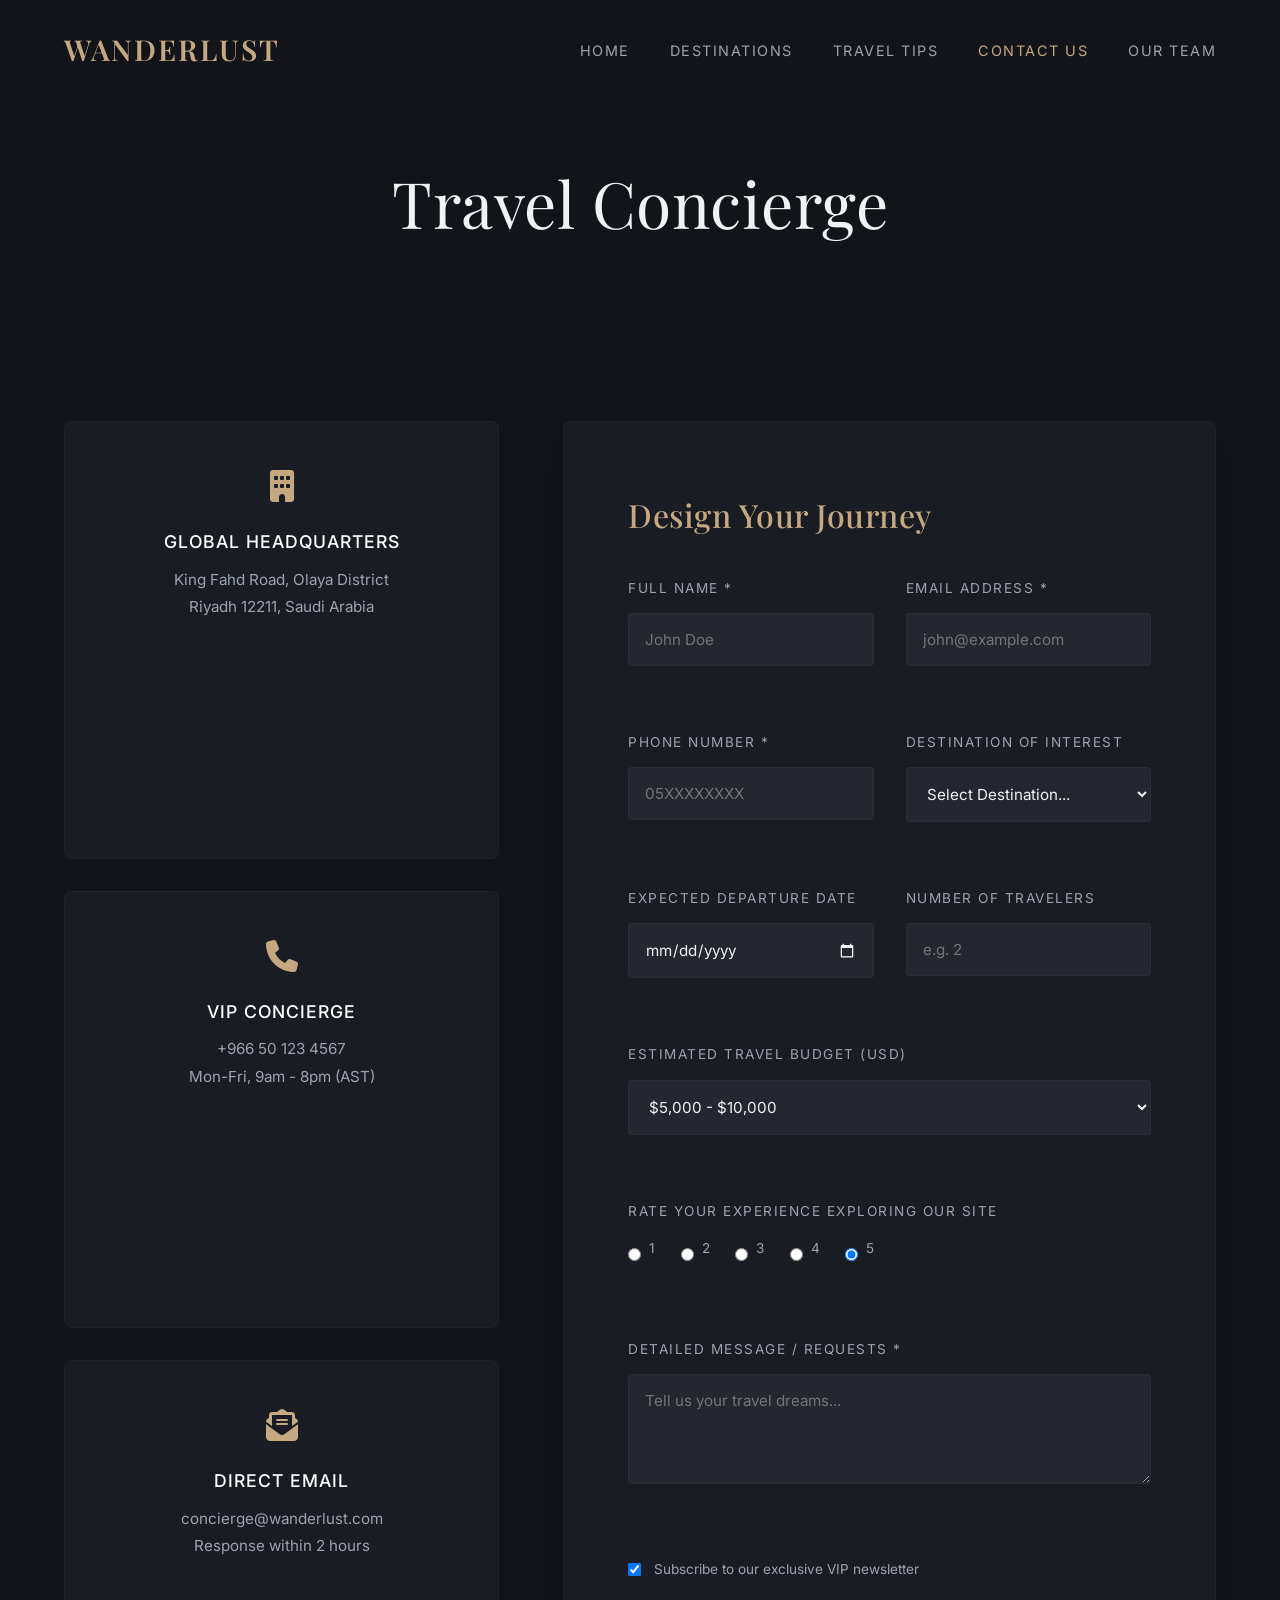
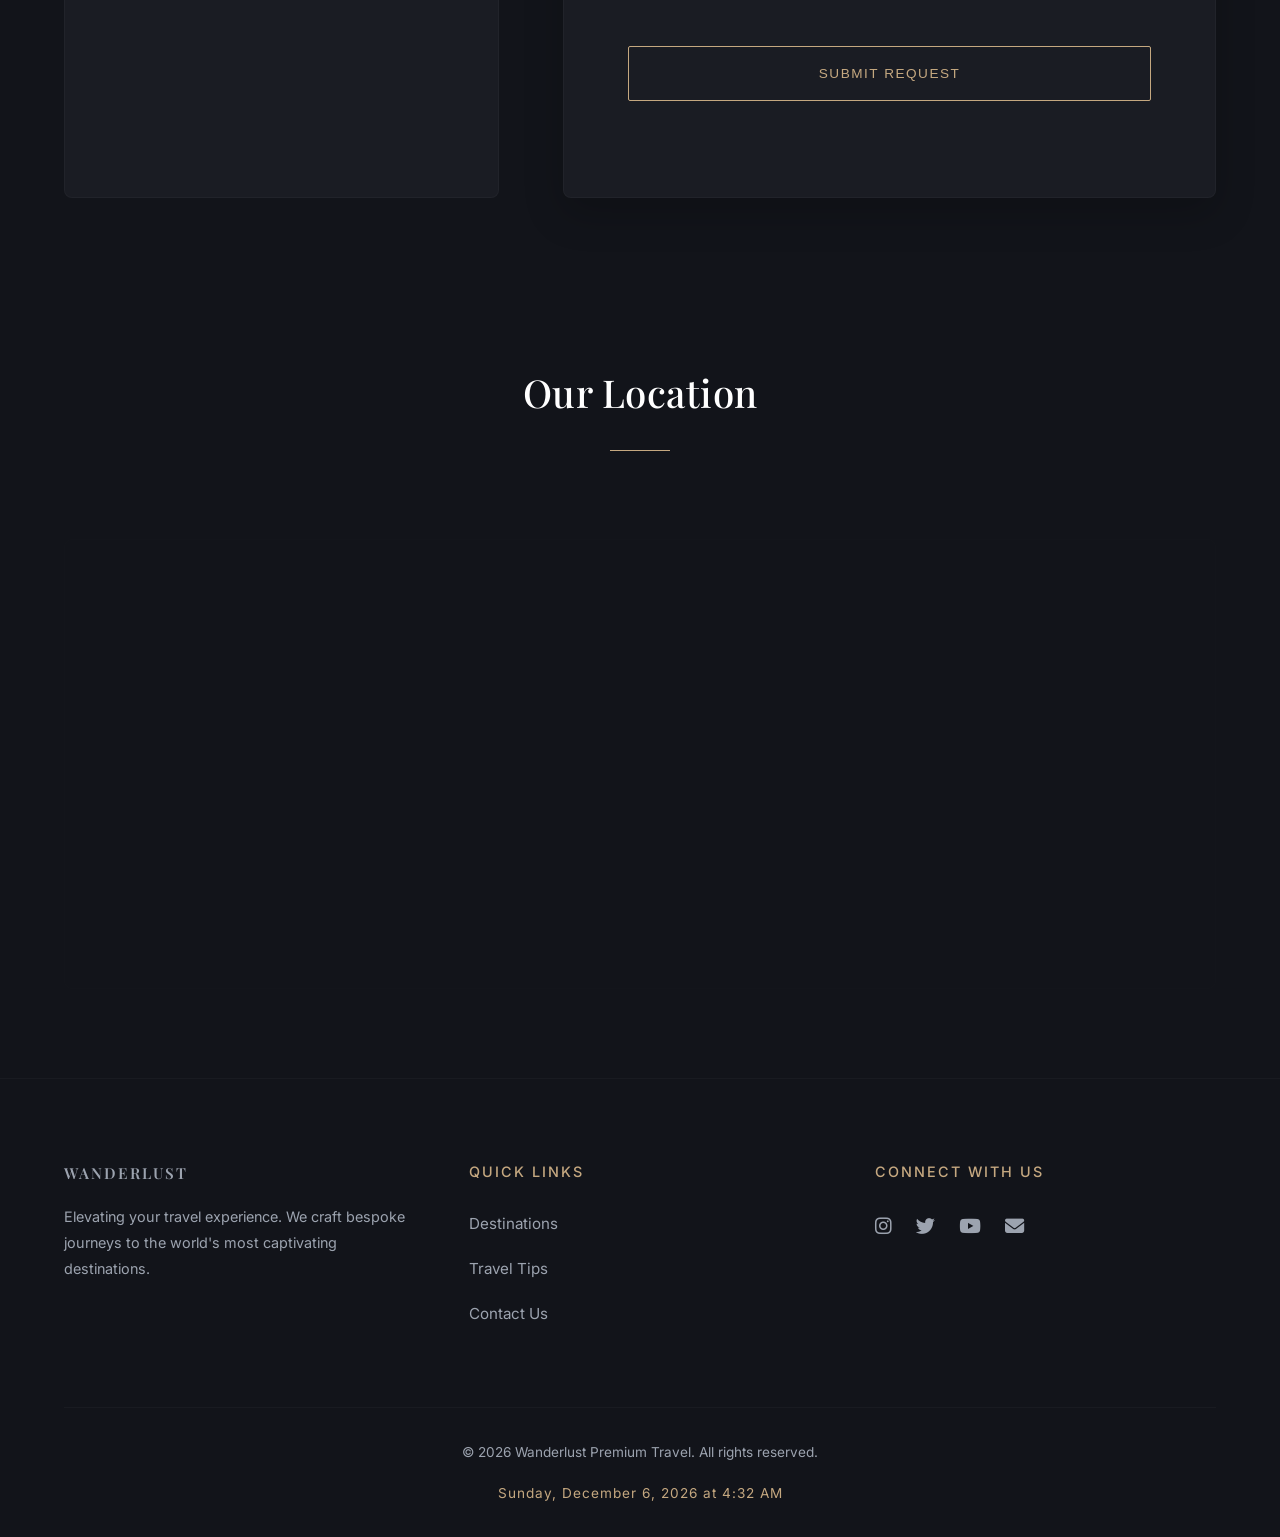
==== contact.html @ ac09ee38 "Initial commit: Premium Travel Guide by Wanderlust" ====
<!DOCTYPE html>
<html lang="en">
<head>
    <meta charset="UTF-8">
    <meta name="viewport" content="width=device-width, initial-scale=1.0">
    <title>Wanderlust | Contact Concierge</title>
    <link rel="stylesheet" href="style.css">
    <link rel="stylesheet" href="https://cdnjs.cloudflare.com/ajax/libs/font-awesome/6.4.0/css/all.min.css">
</head>
<body>
    <header>
        <a href="index.html" class="logo">Wanderlust</a>
        <div class="hamburger"><i class="fa-solid fa-bars"></i></div>
        <nav>
            <ul>
                <li><a href="index.html">Home</a></li>
                <li><a href="destinations.html">Destinations</a></li>
                <li><a href="tips.html">Travel Tips</a></li>
                <li><a href="contact.html" class="active">Contact Us</a></li>
                <li><a href="team.html">Our Team</a></li>
            </ul>
        </nav>
    </header>

    <main>
        <div class="page-header header-contact">
            <h1 class="reveal">Travel Concierge</h1>
        </div>

        <div class="contact-layout">
            <div class="contact-info-cards reveal">
                <div class="info-card">
                    <i class="fa-solid fa-building"></i>
                    <h3>Global Headquarters</h3>
                    <p>King Fahd Road, Olaya District<br>Riyadh 12211, Saudi Arabia</p>
                </div>
                <div class="info-card">
                    <i class="fa-solid fa-phone"></i>
                    <h3>VIP Concierge</h3>
                    <p>+966 50 123 4567<br>Mon-Fri, 9am - 8pm (AST)</p>
                </div>
                <div class="info-card">
                    <i class="fa-solid fa-envelope-open-text"></i>
                    <h3>Direct Email</h3>
                    <p>concierge@wanderlust.com<br>Response within 2 hours</p>
                </div>
            </div>

            <div class="form-container reveal">
                <h2 class="mb-2 text-primary" style="font-size: 2rem; font-family: 'Playfair Display', serif;">Design Your Journey</h2>
                <form id="contact-form" novalidate>
                    <div class="form-grid">
                        <div class="form-group">
                            <label for="name">Full Name *</label>
                            <input type="text" id="name" name="name" placeholder="John Doe" required>
                            <div class="error-msg"></div>
                        </div>

                        <div class="form-group">
                            <label for="email">Email Address *</label>
                            <input type="email" id="email" name="email" placeholder="john@example.com" required>
                            <div class="error-msg"></div>
                        </div>

                        <div class="form-group">
                            <label for="phone">Phone Number *</label>
                            <input type="tel" id="phone" name="phone" placeholder="05XXXXXXXX" required>
                            <div class="error-msg"></div>
                        </div>

                        <div class="form-group">
                            <label for="destination">Destination of Interest</label>
                            <select id="destination" name="destination">
                                <option value="">Select Destination...</option>
                                <option value="neom">Neom, KSA</option>
                                <option value="alula">AlUla, KSA</option>
                                <option value="riyadh">Riyadh, KSA</option>
                                <option value="paris">Paris, France</option>
                                <option value="tokyo">Tokyo, Japan</option>
                                <option value="dubai">Dubai, UAE</option>
                            </select>
                        </div>

                        <div class="form-group">
                            <label for="date">Expected Departure Date</label>
                            <input type="date" id="date" name="date" style="color-scheme: dark;">
                        </div>

                        <div class="form-group">
                            <label for="travelers">Number of Travelers</label>
                            <input type="number" id="travelers" name="travelers" min="1" max="20" placeholder="e.g. 2">
                        </div>

                        <div class="form-group full-width">
                            <label for="budget">Estimated Travel Budget (USD)</label>
                            <select id="budget" name="budget">
                                <option value="luxury">$5,000 - $10,000</option>
                                <option value="ultra">$10,000 - $25,000</option>
                                <option value="royal">$25,000+</option>
                            </select>
                        </div>

                        <div class="form-group full-width">
                            <label>Rate Your Experience Exploring Our Site</label>
                            <div class="radio-group">
                                <div class="radio-item"><input type="radio" id="rate1" name="rating" value="1"><label for="rate1">1</label></div>
                                <div class="radio-item"><input type="radio" id="rate2" name="rating" value="2"><label for="rate2">2</label></div>
                                <div class="radio-item"><input type="radio" id="rate3" name="rating" value="3"><label for="rate3">3</label></div>
                                <div class="radio-item"><input type="radio" id="rate4" name="rating" value="4"><label for="rate4">4</label></div>
                                <div class="radio-item"><input type="radio" id="rate5" name="rating" value="5" checked><label for="rate5">5</label></div>
                            </div>
                        </div>

                        <div class="form-group full-width">
                            <label for="message">Detailed Message / Requests *</label>
                            <textarea id="message" name="message" rows="4" placeholder="Tell us your travel dreams..." required></textarea>
                            <div class="error-msg"></div>
                        </div>

                        <div class="form-group full-width" style="display: flex; align-items: center; gap: 0.8rem;">
                            <input type="checkbox" id="newsletter" name="newsletter" value="yes" checked style="width: auto;">
                            <label for="newsletter" style="margin: 0; text-transform: none; letter-spacing: normal;">Subscribe to our exclusive VIP newsletter</label>
                        </div>

                        <div class="form-group full-width">
                            <button type="submit" class="btn-primary" style="width: 100%; padding: 1.2rem;">Submit Request</button>
                        </div>
                    </div>
                </form>
            </div>
        </div>

        <section class="p-5 max-w-1400">
            <h2 class="section-title reveal">Our Location</h2>
            <iframe src="https://www.google.com/maps/embed?pb=!1m18!1m12!1m3!1d115984.82136052102!2d46.66699252060373!3d24.71355169999999!2m3!1f0!2f0!3f0!3m2!1i1024!2i768!4f13.1!3m3!1m2!1s0x3e2f03890d489399%3A0xba974d1c98e79fd5!2sRiyadh%20Saudi%20Arabia!5e0!3m2!1sen!2sus!4v1715421250011!5m2!1sen!2sus" class="map reveal" allowfullscreen="" loading="lazy"></iframe>
        </section>
    </main>

    <button id="scroll-top" aria-label="Scroll to top"><i class="fa-solid fa-chevron-up"></i></button>

    <footer>
        <div class="footer-grid">
            <div>
                <a href="index.html" class="logo">Wanderlust</a>
                <p class="mt-1 text-secondary" style="font-size: 0.9rem;">Elevating your travel experience. We craft bespoke journeys to the world's most captivating destinations.</p>
            </div>
            <div>
                <h4>Quick Links</h4>
                <ul>
                    <li><a href="destinations.html">Destinations</a></li>
                    <li><a href="tips.html">Travel Tips</a></li>
                    <li><a href="contact.html">Contact Us</a></li>
                </ul>
            </div>
            <div>
                <h4>Connect With Us</h4>
                <div class="social-icons">
                    <a href="#"><i class="fa-brands fa-instagram"></i></a>
                    <a href="#"><i class="fa-brands fa-twitter"></i></a>
                    <a href="#"><i class="fa-brands fa-youtube"></i></a>
                    <a href="#"><i class="fa-solid fa-envelope"></i></a>
                </div>
            </div>
        </div>
        <div class="footer-bottom">
            <p>&copy; 2026 Wanderlust Premium Travel. All rights reserved.</p>
            <p class="live-clock mt-1 text-primary" style="font-size: 0.85rem; letter-spacing: 1px;"></p>
        </div>
    </footer>

    <script src="script.js"></script>
</body>
</html>
---- style.css ----
@import url('https://fonts.googleapis.com/css2?family=Playfair+Display:wght@400;500;600;700&family=Inter:wght@300;400;500;600&display=swap');

/* ==========================================================================
   1. VARIABLES & THEMING
   ========================================================================== */
:root {
    --primary: #C5A880; /* Calm Champagne/Sand */
    --primary-hover: #D9C2A3;
    --bg-main: #12141A; /* Very deep charcoal/midnight */
    --bg-surface: #1A1C23; /* Soft elevated surface */
    --bg-surface-light: #242730;
    --text-primary: #F0F2F5; /* Softer white, less eye strain */
    --text-secondary: #9CA3AF;
    --white: #FFFFFF;
    
    /* Subtle Glassmorphism */
    --glass-bg: rgba(255, 255, 255, 0.02);
    --glass-border: rgba(255, 255, 255, 0.03);
    --glass-shadow: 0 4px 30px rgba(0, 0, 0, 0.1);
    
    --transition: all 0.6s cubic-bezier(0.16, 1, 0.3, 1);
}

/* ==========================================================================
   2. RESET & BASE STYLES
   ========================================================================== */
* {
    margin: 0;
    padding: 0;
    box-sizing: border-box;
}

html {
    scroll-behavior: smooth;
}

body {
    font-family: 'Inter', sans-serif;
    color: var(--text-primary);
    background-color: var(--bg-main);
    line-height: 1.8;
    overflow-x: hidden;
    font-size: 16px;
}

main {
    padding: 0;
}

h1, h2, h3, h4, h5, h6 {
    font-family: 'Playfair Display', serif;
    color: var(--text-primary);
    font-weight: 500;
    letter-spacing: 0.5px;
}

::selection {
    background: rgba(197, 168, 128, 0.3);
    color: var(--white);
}

/* ==========================================================================
   3. TYPOGRAPHY & UTILITIES
   ========================================================================== */
.section-title {
    font-size: clamp(2rem, 3vw, 2.8rem);
    text-align: center;
    margin-bottom: 3.5rem;
    position: relative;
    padding-bottom: 1.5rem;
    color: var(--white);
    font-weight: 500;
}

.section-title::after {
    content: '';
    position: absolute;
    bottom: 0; left: 50%;
    transform: translateX(-50%);
    width: 60px; height: 1px;
    background: var(--primary);
}

.text-primary { color: var(--primary); }
.text-secondary { color: var(--text-secondary); }
.text-center { text-align: center; }
.mt-1 { margin-top: 1rem; }
.mt-2 { margin-top: 2rem; }
.mt-3 { margin-top: 3rem; }
.mt-5 { margin-top: 5rem; }
.mb-1 { margin-bottom: 1rem; }
.mb-2 { margin-bottom: 2rem; }
.p-5 { padding: 5rem 5%; }
.max-w-800 { max-width: 800px; margin-left: auto; margin-right: auto; }
.max-w-1400 { max-width: 1400px; margin-left: auto; margin-right: auto; }

/* ==========================================================================
   4. COMPONENTS
   ========================================================================== */

/* Glass Panels */
.glass-panel {
    background: var(--glass-bg);
    backdrop-filter: blur(10px);
    -webkit-backdrop-filter: blur(10px);
    border: 1px solid var(--glass-border);
    border-radius: 12px;
    padding: 2.5rem;
}

/* Buttons */
.btn-primary {
    display: inline-flex;
    align-items: center;
    justify-content: center;
    padding: 0.9rem 2.2rem;
    background: transparent;
    color: var(--primary);
    text-decoration: none;
    font-weight: 400;
    letter-spacing: 1.5px;
    text-transform: uppercase;
    border: 1px solid var(--primary);
    border-radius: 2px;
    transition: all 0.4s ease;
    font-size: 0.85rem;
    cursor: pointer;
}

.btn-primary:hover {
    background: var(--primary);
    color: var(--bg-main);
}

.btn-outline-white {
    background: transparent;
    border: 1px solid var(--white);
    color: var(--white);
}

.btn-outline-white:hover {
    background: var(--white);
    color: var(--bg-main);
}

/* Scroll Animations */
.reveal {
    opacity: 0;
    transform: translateY(30px);
    transition: all 1.2s cubic-bezier(0.16, 1, 0.3, 1);
}

.reveal.active {
    opacity: 1;
    transform: translateY(0);
}

/* ==========================================================================
   5. NAVIGATION (HEADER)
   ========================================================================== */
header {
    position: fixed;
    top: 0; left: 0; width: 100%;
    padding: 1.5rem 5%;
    display: flex;
    justify-content: space-between;
    align-items: center;
    z-index: 1000;
    transition: background 0.4s ease, padding 0.4s ease;
    background: transparent;
}

header.scrolled {
    background: rgba(18, 20, 26, 0.95);
    backdrop-filter: blur(10px);
    border-bottom: 1px solid var(--glass-border);
    padding: 1rem 5%;
}

.logo {
    font-family: 'Playfair Display', serif;
    font-size: clamp(1.4rem, 2.5vw, 1.8rem);
    font-weight: 600;
    color: var(--primary);
    text-decoration: none;
    letter-spacing: 2px;
    text-transform: uppercase;
}

nav ul {
    list-style: none;
    display: flex;
    gap: 2.5rem;
}

nav a {
    color: var(--text-secondary);
    text-decoration: none;
    font-weight: 400;
    font-size: 0.9rem;
    text-transform: uppercase;
    letter-spacing: 1.5px;
    transition: color 0.4s ease;
}

nav a:hover, nav a.active {
    color: var(--primary);
}

.hamburger {
    display: none;
    font-size: 1.5rem;
    color: var(--text-primary);
    z-index: 1001;
    cursor: pointer;
}

/* ==========================================================================
   6. PAGE HEADERS
   ========================================================================== */
.page-header {
    height: 45vh;
    display: flex;
    flex-direction: column;
    align-items: center;
    justify-content: center;
    text-align: center;
    margin-bottom: 4rem;
}

.page-header h1 {
    font-size: clamp(2rem, 5vw, 4rem);
    font-weight: 400;
}

/* Specific Header Backgrounds */
.header-destinations {
    background: linear-gradient(rgba(18,20,26,0.7), rgba(18,20,26,0.95)), url('https://picsum.photos/1920/1080?dark,minimal') center/cover fixed;
}
.header-alula {
    background: linear-gradient(rgba(18,20,26,0.6), rgba(18,20,26,0.9)), url('https://picsum.photos/1920/1080?desert,landscape') center/cover;
    height: 60vh;
}
.header-tips {
    background: linear-gradient(rgba(18,20,26,0.7), rgba(18,20,26,0.9)), url('https://picsum.photos/1920/1080?plane,clouds') center/cover;
}
.header-contact {
    background: linear-gradient(rgba(18,20,26,0.8), rgba(18,20,26,0.95)), url('https://picsum.photos/1920/1080?office,modern') center/cover;
}
.header-team {
    background: linear-gradient(rgba(18,20,26,0.8), rgba(18,20,26,0.9)), url('https://picsum.photos/1920/1080?architecture,minimal') center/cover;
    height: 50vh;
}

/* Hero Section (Index) */
#hero-section {
    height: 100vh;
    background: linear-gradient(rgba(18,20,26,0.6), rgba(18,20,26,0.9)), url('https://picsum.photos/1920/1080?nature,landscape') center/cover no-repeat fixed;
    display: flex;
    flex-direction: column;
    justify-content: center;
    align-items: center;
    text-align: center;
    padding: 0 5%;
    position: relative;
}

.hero-content {
    max-width: 900px;
    z-index: 10;
}

.hero-content h1 {
    font-size: clamp(2.5rem, 6vw, 4.5rem);
    line-height: 1.2;
    margin-bottom: 1.5rem;
    font-weight: 400;
}

.typewriter-container {
    font-size: clamp(1rem, 2vw, 1.2rem);
    color: var(--text-secondary);
    margin-bottom: 3rem;
    font-weight: 300;
    letter-spacing: 2px;
    text-transform: uppercase;
}

.cursor {
    display: inline-block;
    width: 1px; height: 1em;
    background-color: var(--primary);
    animation: blink 1s infinite;
    vertical-align: middle;
}
@keyframes blink { 0%, 100% { opacity: 1; } 50% { opacity: 0; } }

/* ==========================================================================
   7. CARDS & GRIDS
   ========================================================================== */
.card-grid {
    display: grid;
    grid-template-columns: repeat(auto-fit, minmax(320px, 1fr));
    gap: 2.5rem;
    padding: 0 5% 5rem;
    max-width: 1400px;
    margin: 0 auto;
}

.card {
    background: var(--bg-surface);
    border: 1px solid var(--glass-border);
    border-radius: 8px;
    overflow: hidden;
    position: relative;
    transition: transform 0.5s ease, box-shadow 0.5s ease;
}

.card:hover {
    transform: translateY(-8px);
    box-shadow: 0 20px 40px rgba(0,0,0,0.3);
}

.card-img-wrapper {
    height: 280px;
    overflow: hidden;
}

.card-img-wrapper img {
    width: 100%;
    height: 100%;
    object-fit: cover;
    transition: transform 1.5s ease;
}

.card:hover .card-img-wrapper img {
    transform: scale(1.05);
}

.card-content {
    padding: 2.5rem;
}

.card h3 {
    font-size: 1.5rem;
    margin-bottom: 1rem;
    color: var(--text-primary);
}

.card p {
    color: var(--text-secondary);
    font-size: 0.95rem;
    margin-bottom: 2rem;
}

.rating-stars {
    color: var(--primary);
    margin-bottom: 0.5rem;
    font-size: 0.8rem;
}

/* ==========================================================================
   8. SPECIFIC PAGE SECTIONS
   ========================================================================== */

/* --- Stats Section --- */
#stats-section {
    position: relative;
    padding: 6rem 5%;
    display: grid;
    grid-template-columns: repeat(auto-fit, minmax(200px, 1fr));
    text-align: center;
    gap: 3rem;
    background: var(--bg-surface);
    border-top: 1px solid var(--glass-border);
    border-bottom: 1px solid var(--glass-border);
}

.stat-icon {
    font-size: 2rem;
    color: var(--text-secondary);
    margin-bottom: 1rem;
}

.stat-box h3 {
    font-size: clamp(2.5rem, 5vw, 3.5rem);
    color: var(--primary);
    font-family: 'Playfair Display', serif;
    font-weight: 400;
    margin-bottom: 0.5rem;
}

.stat-box p {
    color: var(--text-secondary);
    text-transform: uppercase;
    letter-spacing: 2px;
    font-size: 0.85rem;
}

/* --- Destination Detail --- */
.detail-grid {
    display: grid;
    grid-template-columns: 1fr 1fr;
    gap: 4rem;
    margin-top: -5rem;
    position: relative;
    z-index: 10;
    max-width: 1400px;
    margin-left: auto;
    margin-right: auto;
}

.detail-dl {
    display: grid;
    grid-template-columns: 1fr 2fr;
    gap: 1.5rem;
    border-top: 1px solid var(--glass-border);
    padding-top: 2rem;
    margin-top: 2rem;
}

.detail-dl dt { font-weight: 500; color: var(--primary); font-family: 'Playfair Display', serif; font-size: 1.1rem; }
.detail-dl dd { color: var(--text-secondary); }
.detail-dl i { margin-right: 8px; width: 20px; text-align: center; }

.gallery-grid {
    display: grid;
    grid-template-columns: repeat(2, 1fr);
    gap: 1.5rem;
    margin-top: 2rem;
}

.gallery-grid img {
    width: 100%; height: 200px; object-fit: cover; border-radius: 4px;
    transition: transform 0.6s cubic-bezier(0.16, 1, 0.3, 1);
    cursor: pointer;
}

.gallery-grid img:hover {
    transform: scale(1.03); box-shadow: 0 10px 30px rgba(0,0,0,0.3);
}

.video-frame {
    width: 100%; height: 450px; border: none; border-radius: 8px; box-shadow: 0 15px 40px rgba(0,0,0,0.2); margin-top: 3rem;
}

.packages-grid {
    display: grid; grid-template-columns: repeat(auto-fit, minmax(300px, 1fr)); gap: 2.5rem; margin-top: 3rem; max-width: 1400px; margin-left: auto; margin-right: auto;
}

.package-card {
    background: var(--bg-surface); border-radius: 8px; padding: 3rem 2rem; text-align: center; border: 1px solid var(--glass-border); transition: var(--transition);
}

.package-card:hover { transform: translateY(-8px); border-color: var(--primary); box-shadow: 0 20px 40px rgba(0,0,0,0.3); }

.package-title { font-family: 'Inter', sans-serif; text-transform: uppercase; letter-spacing: 2px; font-size: 1rem; color: var(--text-secondary); }
.package-price { font-size: 2.5rem; color: var(--primary); font-family: 'Playfair Display', serif; margin: 1rem 0; font-weight: 400; }
.package-price span { font-size: 0.9rem; color: var(--text-secondary); font-family: 'Inter', sans-serif; }
.package-list { list-style: none; margin-bottom: 2.5rem; color: var(--text-secondary); text-align: left; }
.package-list li { margin-bottom: 1rem; border-bottom: 1px solid var(--glass-border); padding-bottom: 0.5rem; }
.package-list li:last-child { border-bottom: none; }
.package-list i { color: var(--primary); margin-right: 10px; }

/* --- Travel Tips --- */
.tips-grid { display: grid; grid-template-columns: 1fr 1fr; gap: 3rem; margin-bottom: 6rem; max-width: 1400px; margin-left: auto; margin-right: auto; }
.tips-card { background: var(--bg-surface); padding: 3.5rem; border-radius: 8px; border: 1px solid var(--glass-border); }
.tips-card h2 { margin-bottom: 2rem; color: var(--white); font-size: 2rem; }

.checklist { list-style: none; margin-left: 0; }
.checklist li { margin-bottom: 1.2rem; display: flex; align-items: flex-start; font-size: 1rem; color: var(--text-secondary); line-height: 1.6; }
.checklist li i { color: var(--primary); font-size: 1.2rem; margin-right: 1.2rem; margin-top: 0.2rem; }

.tips-dl dt { font-family: 'Playfair Display', serif; font-size: 1.2rem; color: var(--primary); margin-top: 1.8rem; font-weight: 500; }
.tips-dl dd { color: var(--text-secondary); margin-top: 0.5rem; padding-bottom: 1.5rem; border-bottom: 1px solid var(--glass-border); font-size: 0.95rem; }

.emergency-grid { display: grid; grid-template-columns: repeat(auto-fit, minmax(250px, 1fr)); gap: 2rem; margin-top: 3rem; max-width: 1400px; margin-left: auto; margin-right: auto; }
.emergency-card { background: var(--bg-surface-light); padding: 2.5rem; border-radius: 8px; text-align: center; border-bottom: 3px solid var(--primary); transition: var(--transition); border-top: 1px solid var(--glass-border); border-left: 1px solid var(--glass-border); border-right: 1px solid var(--glass-border); }
.emergency-card:hover { transform: translateY(-5px); background: var(--bg-surface); }
.emergency-card h3 { color: var(--white); font-family: 'Inter', sans-serif; margin-bottom: 1rem; font-size: 1.1rem; text-transform: uppercase; letter-spacing: 1px; font-weight: 500; }
.emergency-card i { font-size: 2.5rem; color: var(--primary); margin-bottom: 1.5rem; }

/* --- Contact Section --- */
.contact-layout { display: grid; grid-template-columns: 1fr 1.5fr; gap: 4rem; padding: 0 5% 5rem; margin-top: -3rem; position: relative; z-index: 10; max-width: 1400px; margin-left: auto; margin-right: auto; }
.contact-info-cards { display: grid; gap: 2rem; }
.info-card { background: var(--bg-surface); padding: 3rem; border-radius: 8px; border: 1px solid var(--glass-border); text-align: center; transition: var(--transition); }
.info-card:hover { transform: translateY(-5px); background: var(--bg-surface-light); }
.info-card i { font-size: 2rem; color: var(--primary); margin-bottom: 1.5rem; }
.info-card h3 { color: var(--white); margin-bottom: 0.5rem; font-family: 'Inter', sans-serif; font-size: 1.1rem; text-transform: uppercase; letter-spacing: 1px; }
.info-card p { color: var(--text-secondary); font-size: 0.95rem; }

.form-container { background: var(--bg-surface); padding: 4rem; border-radius: 8px; border: 1px solid var(--glass-border); box-shadow: 0 15px 40px rgba(0,0,0,0.2); }
.form-grid { display: grid; grid-template-columns: 1fr 1fr; gap: 2rem; }
.full-width { grid-column: 1 / -1; }

.radio-group { display: flex; gap: 1.5rem; flex-wrap: wrap; margin-top: 0.5rem; }
.radio-item { display: flex; align-items: center; gap: 0.5rem; }

iframe.map { width: 100%; height: 450px; border: none; border-radius: 8px; margin-top: 2rem; border: 1px solid var(--glass-border); filter: invert(90%) hue-rotate(180deg) contrast(80%); }

/* --- Team Section --- */
.team-container {
    display: grid; grid-template-columns: 1fr 1fr; gap: 4rem; padding: 0 5% 6rem; margin-top: -6rem; position: relative; z-index: 10; max-width: 1200px; margin-left: auto; margin-right: auto;
}
.team-card {
    background: var(--bg-surface); border: 1px solid var(--glass-border); border-radius: 8px; padding: 4rem 3rem; text-align: center; box-shadow: 0 10px 40px rgba(0, 0, 0, 0.2); transition: all 0.6s cubic-bezier(0.16, 1, 0.3, 1);
}
.team-card:hover { transform: translateY(-10px); background: var(--bg-surface-light); }

.member-photo-wrapper { position: relative; width: 160px; height: 160px; margin: 0 auto 2rem; }
.member-photo { width: 100%; height: 100%; border-radius: 50%; object-fit: cover; border: 2px solid var(--primary); padding: 4px; transition: transform 0.6s ease; }
.team-card:hover .member-photo { transform: scale(1.05); }

.member-info h3 { font-size: 2.2rem; color: var(--white); margin-bottom: 0.5rem; font-weight: 500; }
.member-role { color: var(--primary); font-weight: 400; text-transform: uppercase; letter-spacing: 2px; font-size: 0.9rem; margin-bottom: 2rem; }

.academic-info { background: var(--bg-main); padding: 1.5rem; border-radius: 4px; margin-bottom: 2.5rem; text-align: left; border: 1px solid var(--glass-border); }
.academic-info p { margin-bottom: 0.8rem; font-size: 0.95rem; color: var(--text-secondary); display: flex; align-items: center; }
.academic-info p:last-child { margin-bottom: 0; }
.academic-info i { color: var(--primary); width: 25px; }
.academic-info strong { color: var(--white); width: 100px; display: inline-block; font-weight: 500; }

.contributions { text-align: left; margin-bottom: 2.5rem; }
.contributions h4 { font-family: 'Inter', sans-serif; color: var(--primary); margin-bottom: 1.5rem; font-size: 1rem; text-transform: uppercase; letter-spacing: 1.5px; border-bottom: 1px solid var(--glass-border); padding-bottom: 0.5rem; }
.contributions ul { list-style: none; padding: 0; margin: 0; }
.contributions li { position: relative; padding-left: 2rem; margin-bottom: 1rem; color: var(--text-secondary); font-size: 0.95rem; line-height: 1.6; }
.contributions li i { position: absolute; left: 0; top: 4px; color: var(--primary); font-size: 0.8rem; }

.skills { display: flex; flex-wrap: wrap; justify-content: center; gap: 0.8rem; margin-top: 2rem; padding-top: 2rem; border-top: 1px solid var(--glass-border); }
.skill-tag { background: rgba(197, 168, 128, 0.1); color: var(--primary); font-size: 0.85rem; padding: 0.4rem 1.2rem; border-radius: 4px; font-weight: 400; border: 1px solid rgba(197, 168, 128, 0.3); transition: all 0.4s ease; }
.skill-tag:hover { background: var(--primary); color: var(--bg-main); }


/* ==========================================================================
   9. TABLES & FORMS & FILTERS & ACCORDION
   ========================================================================== */
.table-wrapper {
    overflow-x: auto; background: var(--bg-surface); border-radius: 8px; border: 1px solid var(--glass-border); margin: 0 5% 5rem;
}
table { width: 100%; border-collapse: collapse; text-align: left; min-width: 800px; }
th, td { padding: 1.5rem 2rem; border-bottom: 1px solid var(--glass-border); font-size: 0.95rem; }
th { background: rgba(255,255,255,0.01); color: var(--primary); font-family: 'Inter', sans-serif; font-weight: 500; text-transform: uppercase; letter-spacing: 1px; font-size: 0.85rem; }
tbody tr { transition: background 0.4s ease; }
tbody tr:hover { background: rgba(255,255,255,0.02); }
td strong { color: var(--text-primary); font-weight: 500; }

.form-group { margin-bottom: 2rem; }
.form-group label { display: block; margin-bottom: 0.8rem; color: var(--text-secondary); font-size: 0.85rem; text-transform: uppercase; letter-spacing: 1.5px; }
.form-group input, .form-group select, .form-group textarea {
    width: 100%; padding: 1rem; background: var(--bg-surface-light); border: 1px solid var(--glass-border); border-radius: 4px; color: var(--text-primary); font-family: 'Inter', sans-serif; font-size: 0.95rem; transition: border-color 0.4s ease, background 0.4s ease;
}
.form-group input:focus, .form-group select:focus, .form-group textarea:focus {
    outline: none; border-color: var(--primary); background: rgba(255,255,255,0.02);
}
.error-msg { color: #E25E5E; font-size: 0.8rem; margin-top: 0.5rem; display: none; }

.newsletter-form {
    display: flex; gap: 1rem; justify-content: center; flex-wrap: wrap;
}
.newsletter-form input {
    padding: 1rem 1.5rem; flex: 1; max-width: 400px; border: 1px solid var(--glass-border); border-radius: 4px; background: var(--bg-main); color: var(--text-primary); font-family: 'Inter', sans-serif;
}

.filter-container { text-align: center; margin-bottom: 4rem; display: flex; flex-wrap: wrap; justify-content: center; gap: 1.5rem; padding: 0 5%; }
.filter-btn { background: transparent; border: none; color: var(--text-secondary); padding: 0.5rem 0; cursor: pointer; font-family: 'Inter', sans-serif; font-weight: 400; letter-spacing: 1px; text-transform: uppercase; font-size: 0.85rem; transition: color 0.4s ease; position: relative; }
.filter-btn::after { content: ''; position: absolute; bottom: -5px; left: 0; width: 0; height: 1px; background: var(--primary); transition: width 0.4s ease; }
.filter-btn.active, .filter-btn:hover { color: var(--primary); }
.filter-btn.active::after, .filter-btn:hover::after { width: 100%; }

.accordion { margin: 0 5% 5rem; max-width: 800px; margin-left: auto; margin-right: auto; }
.accordion-item { border-bottom: 1px solid var(--glass-border); }
.accordion-header { width: 100%; padding: 1.5rem 0; background: transparent; border: none; text-align: left; font-family: 'Inter', sans-serif; font-weight: 500; color: var(--text-primary); cursor: pointer; display: flex; justify-content: space-between; align-items: center; font-size: 1rem; transition: color 0.4s ease; }
.accordion-header.active { color: var(--primary); }
.accordion-header i { color: var(--primary); font-size: 0.9rem; transition: transform 0.4s ease; }
.accordion-header.active i { transform: rotate(180deg); }
.accordion-body { max-height: 0; overflow: hidden; transition: max-height 0.6s cubic-bezier(0.16, 1, 0.3, 1); }
.accordion-body p { padding: 0 0 1.5rem 0; color: var(--text-secondary); font-size: 0.95rem; }

/* ==========================================================================
   10. MODALS & UI WIDGETS
   ========================================================================== */
#lightbox {
    position: fixed; top: 0; left: 0; width: 100%; height: 100%;
    background: rgba(18,20,26,0.98); z-index: 2000; display: flex; justify-content: center; align-items: center; opacity: 0; pointer-events: none; transition: opacity 0.5s ease;
}
#lightbox.active { opacity: 1; pointer-events: auto; }
#lightbox img { max-width: 90%; max-height: 90vh; border-radius: 4px; box-shadow: 0 10px 40px rgba(0,0,0,0.5); transform: scale(0.95); transition: transform 0.6s cubic-bezier(0.16, 1, 0.3, 1); }
#lightbox.active img { transform: scale(1); }
.lightbox-btn { position: absolute; color: var(--white); font-size: 1.5rem; cursor: pointer; background: rgba(255,255,255,0.05); border: 1px solid var(--glass-border); width: 50px; height: 50px; border-radius: 50%; display: flex; justify-content: center; align-items: center; transition: background 0.3s ease; }
.lightbox-btn:hover { background: rgba(255,255,255,0.1); }
.lightbox-close { top: 30px; right: 40px; }
.lightbox-prev { left: 40px; }
.lightbox-next { right: 40px; }

#scroll-top {
    position: fixed; bottom: 30px; right: 30px; width: 45px; height: 45px; background: var(--bg-surface); color: var(--primary); border: 1px solid var(--glass-border); border-radius: 50%; cursor: pointer; opacity: 0; pointer-events: none; transition: all 0.4s ease; z-index: 999; display: flex; justify-content: center; align-items: center;
}
#scroll-top.show { opacity: 1; pointer-events: auto; }
#scroll-top:hover { background: var(--primary); color: var(--bg-main); }

/* ==========================================================================
   11. FOOTER
   ========================================================================== */
footer { background: var(--bg-main); border-top: 1px solid var(--glass-border); padding: 5rem 5% 2rem; }
.footer-grid { display: grid; grid-template-columns: repeat(auto-fit, minmax(250px, 1fr)); gap: 4rem; margin-bottom: 4rem; }
.footer-grid h4 { color: var(--primary); margin-bottom: 1.5rem; font-family: 'Inter', sans-serif; font-weight: 500; font-size: 0.9rem; text-transform: uppercase; letter-spacing: 2px; }
.footer-grid ul { list-style: none; }
.footer-grid li { margin-bottom: 1rem; }
.footer-grid a { color: var(--text-secondary); text-decoration: none; transition: color 0.3s ease; font-size: 0.95rem; }
.footer-grid a:hover { color: var(--text-primary); }
.social-icons { display: flex; gap: 1.5rem; }
.social-icons a { color: var(--text-secondary); font-size: 1.2rem; transition: color 0.3s ease; }
.social-icons a:hover { color: var(--primary); }
.footer-bottom { border-top: 1px solid var(--glass-border); padding-top: 2rem; text-align: center; color: var(--text-secondary); font-size: 0.85rem; }

/* ==========================================================================
   12. RESPONSIVE DESIGN
   ========================================================================== */
@media (max-width: 1024px) {
    .team-container { grid-template-columns: 1fr; gap: 3rem; margin-top: -3rem; }
    .team-card { padding: 3rem 2rem; }
    .page-header { height: 40vh; }
}

@media (max-width: 768px) {
    nav ul { position: fixed; top: 0; right: -100%; width: 100%; height: 100vh; background: var(--bg-main); flex-direction: column; justify-content: center; align-items: center; transition: 0.6s cubic-bezier(0.16, 1, 0.3, 1); }
    nav ul.show { right: 0; }
    nav a { font-size: 1.2rem; }
    .hamburger { display: block; }
    
    .card-grid { grid-template-columns: 1fr; }
    .page-header { height: 35vh; }
    
    .detail-grid, .tips-grid, .contact-layout { grid-template-columns: 1fr; }
    .tips-card, .contact-container { padding: 2rem; }
    .form-grid { grid-template-columns: 1fr; }
    .detail-dl { grid-template-columns: 1fr; gap: 0.5rem; }
    .detail-dl dt { margin-top: 1rem; }
}
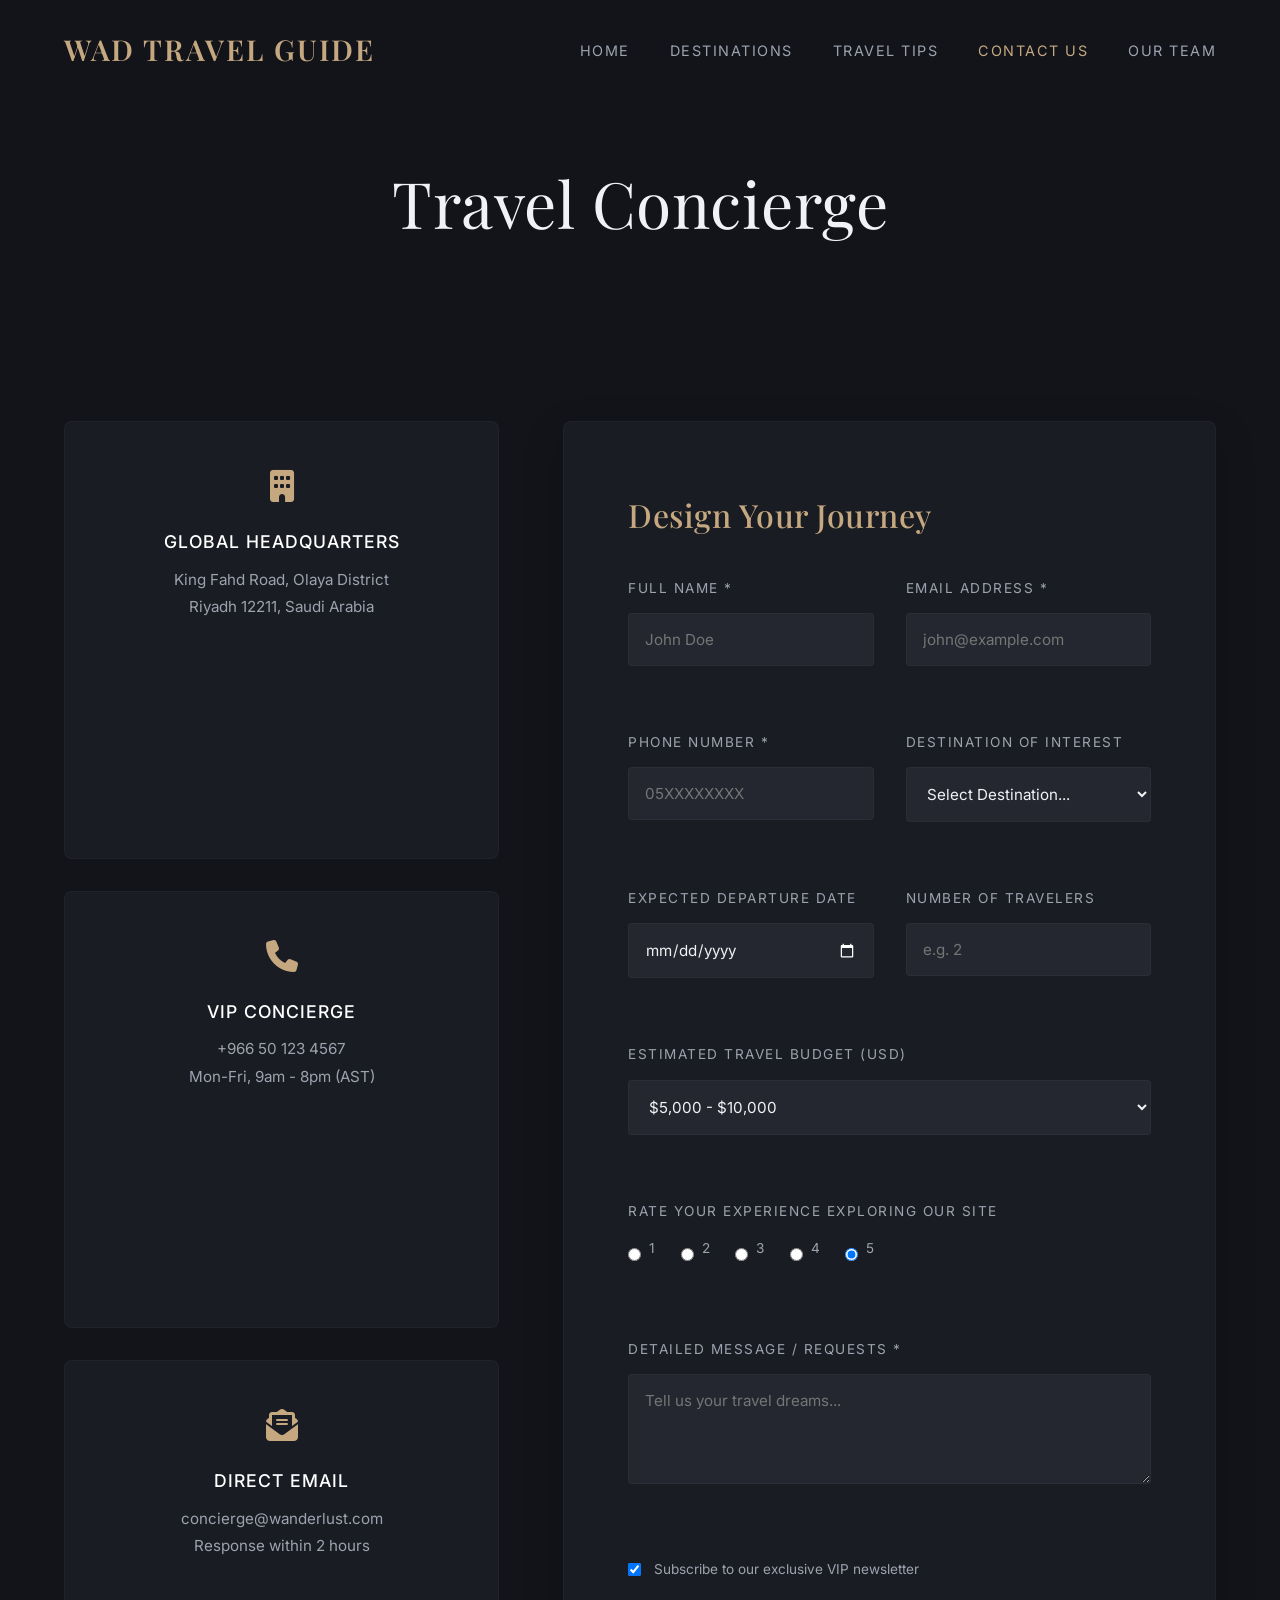
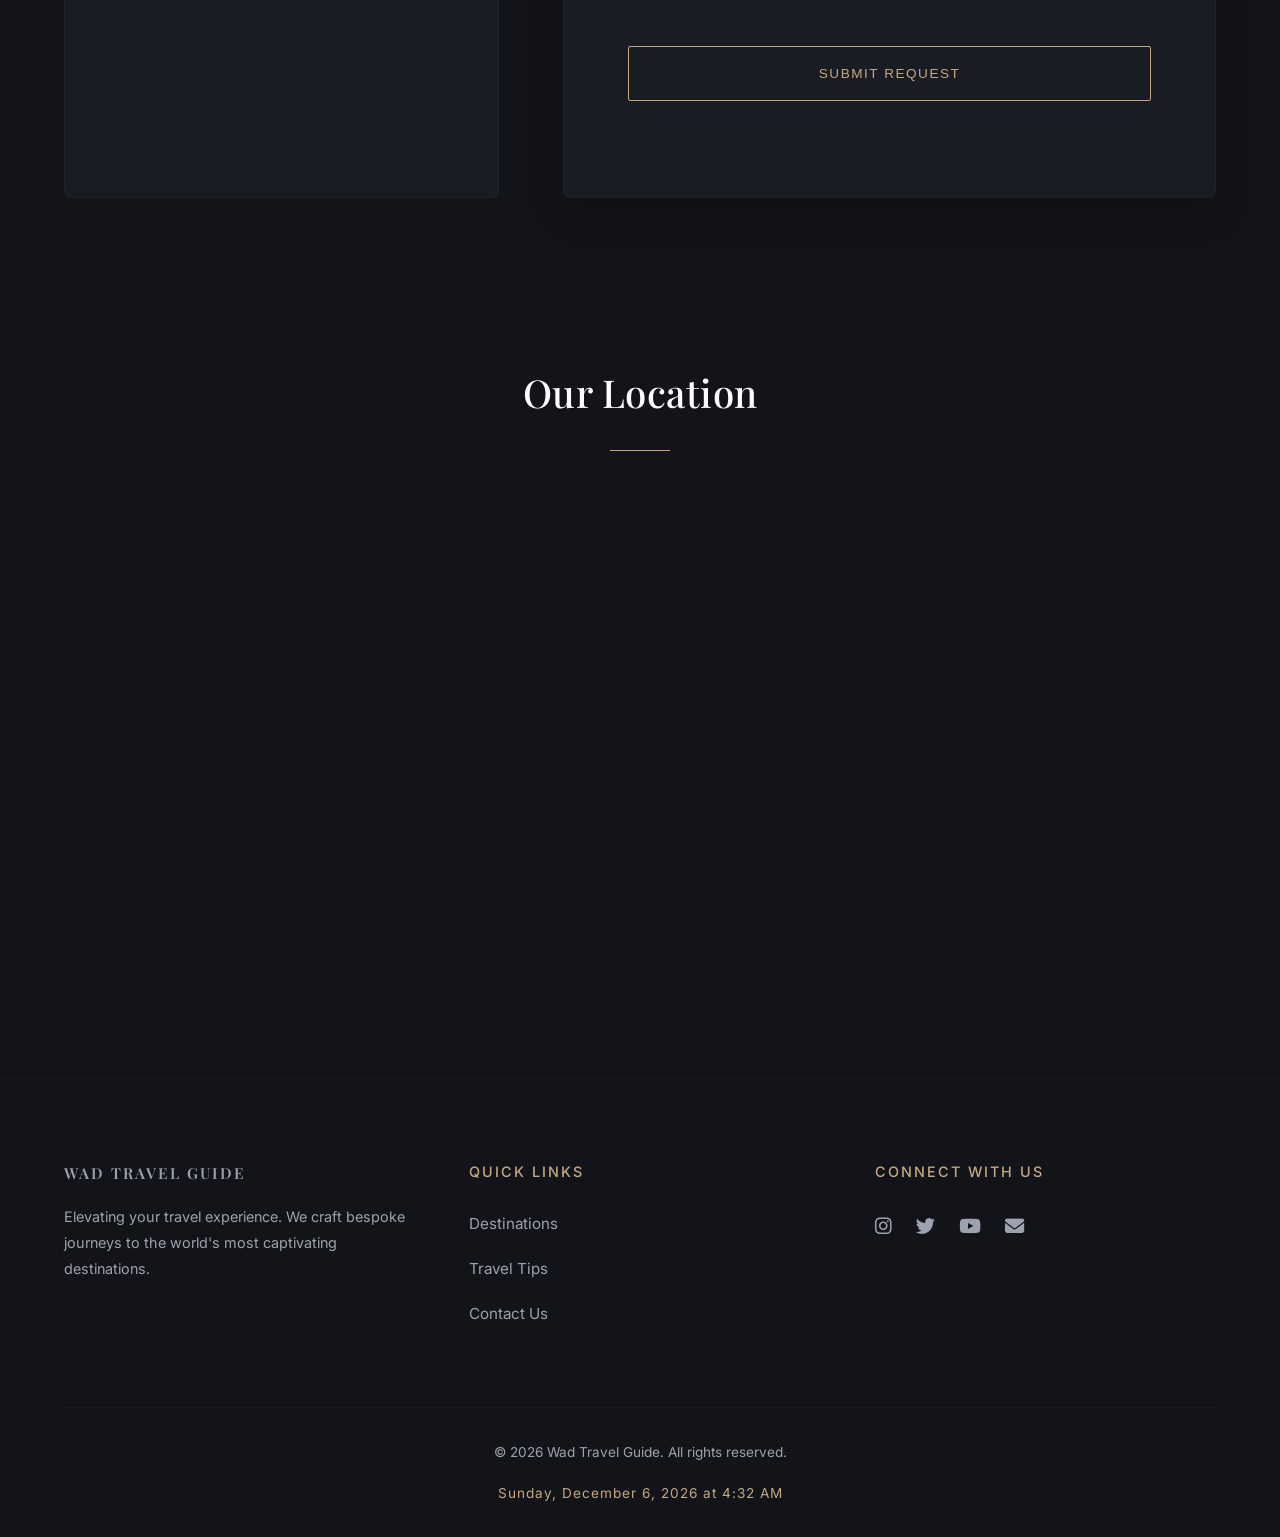
==== commit 958a1dd6: "تحديث تصميم الموقع وتعديل الأزرار والهوية إلى Wad Travel Guide وتحسين استجابة الجوال" ====
--- a/contact.html
+++ b/contact.html
@@ -3,13 +3,13 @@
 <head>
     <meta charset="UTF-8">
     <meta name="viewport" content="width=device-width, initial-scale=1.0">
-    <title>Wanderlust | Contact Concierge</title>
+    <title>Wad Travel Guide | Contact Concierge</title>
     <link rel="stylesheet" href="style.css">
     <link rel="stylesheet" href="https://cdnjs.cloudflare.com/ajax/libs/font-awesome/6.4.0/css/all.min.css">
 </head>
 <body>
     <header>
-        <a href="index.html" class="logo">Wanderlust</a>
+        <a href="index.html" class="logo">Wad Travel Guide</a>
         <div class="hamburger"><i class="fa-solid fa-bars"></i></div>
         <nav>
             <ul>
@@ -141,7 +141,7 @@
     <footer>
         <div class="footer-grid">
             <div>
-                <a href="index.html" class="logo">Wanderlust</a>
+                <a href="index.html" class="logo">Wad Travel Guide</a>
                 <p class="mt-1 text-secondary" style="font-size: 0.9rem;">Elevating your travel experience. We craft bespoke journeys to the world's most captivating destinations.</p>
             </div>
             <div>
@@ -163,7 +163,7 @@
             </div>
         </div>
         <div class="footer-bottom">
-            <p>&copy; 2026 Wanderlust Premium Travel. All rights reserved.</p>
+            <p>&copy; 2026 Wad Travel Guide. All rights reserved.</p>
             <p class="live-clock mt-1 text-primary" style="font-size: 0.85rem; letter-spacing: 1px;"></p>
         </div>
     </footer>
--- a/style.css
+++ b/style.css
@@ -4,20 +4,24 @@
    1. VARIABLES & THEMING
    ========================================================================== */
 :root {
-    --primary: #C5A880; /* Calm Champagne/Sand */
+    --primary: #C5A880;
+    /* Calm Champagne/Sand */
     --primary-hover: #D9C2A3;
-    --bg-main: #12141A; /* Very deep charcoal/midnight */
-    --bg-surface: #1A1C23; /* Soft elevated surface */
+    --bg-main: #12141A;
+    /* Very deep charcoal/midnight */
+    --bg-surface: #1A1C23;
+    /* Soft elevated surface */
     --bg-surface-light: #242730;
-    --text-primary: #F0F2F5; /* Softer white, less eye strain */
+    --text-primary: #F0F2F5;
+    /* Softer white, less eye strain */
     --text-secondary: #9CA3AF;
     --white: #FFFFFF;
-    
+
     /* Subtle Glassmorphism */
     --glass-bg: rgba(255, 255, 255, 0.02);
     --glass-border: rgba(255, 255, 255, 0.03);
     --glass-shadow: 0 4px 30px rgba(0, 0, 0, 0.1);
-    
+
     --transition: all 0.6s cubic-bezier(0.16, 1, 0.3, 1);
 }
 
@@ -75,24 +79,65 @@
 .section-title::after {
     content: '';
     position: absolute;
-    bottom: 0; left: 50%;
+    bottom: 0;
+    left: 50%;
     transform: translateX(-50%);
-    width: 60px; height: 1px;
+    width: 60px;
+    height: 1px;
     background: var(--primary);
 }
 
-.text-primary { color: var(--primary); }
-.text-secondary { color: var(--text-secondary); }
-.text-center { text-align: center; }
-.mt-1 { margin-top: 1rem; }
-.mt-2 { margin-top: 2rem; }
-.mt-3 { margin-top: 3rem; }
-.mt-5 { margin-top: 5rem; }
-.mb-1 { margin-bottom: 1rem; }
-.mb-2 { margin-bottom: 2rem; }
-.p-5 { padding: 5rem 5%; }
-.max-w-800 { max-width: 800px; margin-left: auto; margin-right: auto; }
-.max-w-1400 { max-width: 1400px; margin-left: auto; margin-right: auto; }
+.text-primary {
+    color: var(--primary);
+}
+
+.text-secondary {
+    color: var(--text-secondary);
+}
+
+.text-center {
+    text-align: center;
+}
+
+.mt-1 {
+    margin-top: 1rem;
+}
+
+.mt-2 {
+    margin-top: 2rem;
+}
+
+.mt-3 {
+    margin-top: 3rem;
+}
+
+.mt-5 {
+    margin-top: 5rem;
+}
+
+.mb-1 {
+    margin-bottom: 1rem;
+}
+
+.mb-2 {
+    margin-bottom: 2rem;
+}
+
+.p-5 {
+    padding: 5rem 5%;
+}
+
+.max-w-800 {
+    max-width: 800px;
+    margin-left: auto;
+    margin-right: auto;
+}
+
+.max-w-1400 {
+    max-width: 1400px;
+    margin-left: auto;
+    margin-right: auto;
+}
 
 /* ==========================================================================
    4. COMPONENTS
@@ -127,6 +172,26 @@
     cursor: pointer;
 }
 
+/* Responsive hero buttons spacing */
+.hero-btns {
+    display: flex;
+    gap: 1rem;
+    flex-wrap: wrap;
+    justify-content: center;
+}
+
+@media (max-width: 600px) {
+    .hero-btns {
+        flex-direction: column;
+        gap: 1rem;
+        align-items: stretch;
+    }
+    .hero-btns .btn-primary {
+        width: 100%;
+        margin-right: 0 !important;
+    }
+}
+
 .btn-primary:hover {
     background: var(--primary);
     color: var(--bg-main);
@@ -160,7 +225,9 @@
    ========================================================================== */
 header {
     position: fixed;
-    top: 0; left: 0; width: 100%;
+    top: 0;
+    left: 0;
+    width: 100%;
     padding: 1.5rem 5%;
     display: flex;
     justify-content: space-between;
@@ -213,6 +280,9 @@
     color: var(--text-primary);
     z-index: 1001;
     cursor: pointer;
+    position: absolute;
+    right: 2rem;
+    top: 2rem;
 }
 
 /* ==========================================================================
@@ -235,27 +305,31 @@
 
 /* Specific Header Backgrounds */
 .header-destinations {
-    background: linear-gradient(rgba(18,20,26,0.7), rgba(18,20,26,0.95)), url('https://picsum.photos/1920/1080?dark,minimal') center/cover fixed;
-}
+    background: linear-gradient(rgba(18, 20, 26, 0.7), rgba(18, 20, 26, 0.95)), url('https://picsum.photos/1920/1080?dark,minimal') center/cover fixed;
+}
+
 .header-alula {
-    background: linear-gradient(rgba(18,20,26,0.6), rgba(18,20,26,0.9)), url('https://picsum.photos/1920/1080?desert,landscape') center/cover;
+    background: linear-gradient(rgba(18, 20, 26, 0.6), rgba(18, 20, 26, 0.9)), url('https://picsum.photos/1920/1080?desert,landscape') center/cover;
     height: 60vh;
 }
+
 .header-tips {
-    background: linear-gradient(rgba(18,20,26,0.7), rgba(18,20,26,0.9)), url('https://picsum.photos/1920/1080?plane,clouds') center/cover;
-}
+    background: linear-gradient(rgba(18, 20, 26, 0.7), rgba(18, 20, 26, 0.9)), url('https://picsum.photos/1920/1080?plane,clouds') center/cover;
+}
+
 .header-contact {
-    background: linear-gradient(rgba(18,20,26,0.8), rgba(18,20,26,0.95)), url('https://picsum.photos/1920/1080?office,modern') center/cover;
-}
+    background: linear-gradient(rgba(18, 20, 26, 0.8), rgba(18, 20, 26, 0.95)), url('https://picsum.photos/1920/1080?office,modern') center/cover;
+}
+
 .header-team {
-    background: linear-gradient(rgba(18,20,26,0.8), rgba(18,20,26,0.9)), url('https://picsum.photos/1920/1080?architecture,minimal') center/cover;
+    background: linear-gradient(rgba(18, 20, 26, 0.8), rgba(18, 20, 26, 0.9)), url('https://picsum.photos/1920/1080?architecture,minimal') center/cover;
     height: 50vh;
 }
 
 /* Hero Section (Index) */
 #hero-section {
     height: 100vh;
-    background: linear-gradient(rgba(18,20,26,0.6), rgba(18,20,26,0.9)), url('https://picsum.photos/1920/1080?nature,landscape') center/cover no-repeat fixed;
+    background: linear-gradient(rgba(18, 20, 26, 0.6), rgba(18, 20, 26, 0.9)), url('https://picsum.photos/1920/1080?nature,landscape') center/cover no-repeat fixed;
     display: flex;
     flex-direction: column;
     justify-content: center;
@@ -288,12 +362,22 @@
 
 .cursor {
     display: inline-block;
-    width: 1px; height: 1em;
+    width: 1px;
+    height: 1em;
     background-color: var(--primary);
     animation: blink 1s infinite;
     vertical-align: middle;
 }
-@keyframes blink { 0%, 100% { opacity: 1; } 50% { opacity: 0; } }
+
+@keyframes blink {
+    0%, 100% {
+        opacity: 1;
+    }
+
+    50% {
+        opacity: 0;
+    }
+}
 
 /* ==========================================================================
    7. CARDS & GRIDS
@@ -318,7 +402,7 @@
 
 .card:hover {
     transform: translateY(-8px);
-    box-shadow: 0 20px 40px rgba(0,0,0,0.3);
+    box-shadow: 0 20px 40px rgba(0, 0, 0, 0.3);
 }
 
 .card-img-wrapper {
@@ -419,9 +503,22 @@
     margin-top: 2rem;
 }
 
-.detail-dl dt { font-weight: 500; color: var(--primary); font-family: 'Playfair Display', serif; font-size: 1.1rem; }
-.detail-dl dd { color: var(--text-secondary); }
-.detail-dl i { margin-right: 8px; width: 20px; text-align: center; }
+.detail-dl dt {
+    font-weight: 500;
+    color: var(--primary);
+    font-family: 'Playfair Display', serif;
+    font-size: 1.1rem;
+}
+
+.detail-dl dd {
+    color: var(--text-secondary);
+}
+
+.detail-dl i {
+    margin-right: 8px;
+    width: 20px;
+    text-align: center;
+}
 
 .gallery-grid {
     display: grid;
@@ -431,209 +528,907 @@
 }
 
 .gallery-grid img {
-    width: 100%; height: 200px; object-fit: cover; border-radius: 4px;
+    width: 100%;
+    height: 200px;
+    object-fit: cover;
+    border-radius: 4px;
     transition: transform 0.6s cubic-bezier(0.16, 1, 0.3, 1);
     cursor: pointer;
 }
 
 .gallery-grid img:hover {
-    transform: scale(1.03); box-shadow: 0 10px 30px rgba(0,0,0,0.3);
+    transform: scale(1.03);
+    box-shadow: 0 10px 30px rgba(0, 0, 0, 0.3);
 }
 
 .video-frame {
-    width: 100%; height: 450px; border: none; border-radius: 8px; box-shadow: 0 15px 40px rgba(0,0,0,0.2); margin-top: 3rem;
+    width: 100%;
+    height: 450px;
+    border: none;
+    border-radius: 8px;
+    box-shadow: 0 15px 40px rgba(0, 0, 0, 0.2);
+    margin-top: 3rem;
 }
 
 .packages-grid {
-    display: grid; grid-template-columns: repeat(auto-fit, minmax(300px, 1fr)); gap: 2.5rem; margin-top: 3rem; max-width: 1400px; margin-left: auto; margin-right: auto;
+    display: grid;
+    grid-template-columns: repeat(auto-fit, minmax(300px, 1fr));
+    gap: 2.5rem;
+    margin-top: 3rem;
+    max-width: 1400px;
+    margin-left: auto;
+    margin-right: auto;
 }
 
 .package-card {
-    background: var(--bg-surface); border-radius: 8px; padding: 3rem 2rem; text-align: center; border: 1px solid var(--glass-border); transition: var(--transition);
-}
-
-.package-card:hover { transform: translateY(-8px); border-color: var(--primary); box-shadow: 0 20px 40px rgba(0,0,0,0.3); }
-
-.package-title { font-family: 'Inter', sans-serif; text-transform: uppercase; letter-spacing: 2px; font-size: 1rem; color: var(--text-secondary); }
-.package-price { font-size: 2.5rem; color: var(--primary); font-family: 'Playfair Display', serif; margin: 1rem 0; font-weight: 400; }
-.package-price span { font-size: 0.9rem; color: var(--text-secondary); font-family: 'Inter', sans-serif; }
-.package-list { list-style: none; margin-bottom: 2.5rem; color: var(--text-secondary); text-align: left; }
-.package-list li { margin-bottom: 1rem; border-bottom: 1px solid var(--glass-border); padding-bottom: 0.5rem; }
-.package-list li:last-child { border-bottom: none; }
-.package-list i { color: var(--primary); margin-right: 10px; }
+    background: var(--bg-surface);
+    border-radius: 8px;
+    padding: 3rem 2rem;
+    text-align: center;
+    border: 1px solid var(--glass-border);
+    transition: var(--transition);
+}
+
+.package-card:hover {
+    transform: translateY(-8px);
+    border-color: var(--primary);
+    box-shadow: 0 20px 40px rgba(0, 0, 0, 0.3);
+}
+
+.package-title {
+    font-family: 'Inter', sans-serif;
+    text-transform: uppercase;
+    letter-spacing: 2px;
+    font-size: 1rem;
+    color: var(--text-secondary);
+}
+
+.package-price {
+    font-size: 2.5rem;
+    color: var(--primary);
+    font-family: 'Playfair Display', serif;
+    margin: 1rem 0;
+    font-weight: 400;
+}
+
+.package-price span {
+    font-size: 0.9rem;
+    color: var(--text-secondary);
+    font-family: 'Inter', sans-serif;
+}
+
+.package-list {
+    list-style: none;
+    margin-bottom: 2.5rem;
+    color: var(--text-secondary);
+    text-align: left;
+}
+
+.package-list li {
+    margin-bottom: 1rem;
+    border-bottom: 1px solid var(--glass-border);
+    padding-bottom: 0.5rem;
+}
+
+.package-list li:last-child {
+    border-bottom: none;
+}
+
+.package-list i {
+    color: var(--primary);
+    margin-right: 10px;
+}
 
 /* --- Travel Tips --- */
-.tips-grid { display: grid; grid-template-columns: 1fr 1fr; gap: 3rem; margin-bottom: 6rem; max-width: 1400px; margin-left: auto; margin-right: auto; }
-.tips-card { background: var(--bg-surface); padding: 3.5rem; border-radius: 8px; border: 1px solid var(--glass-border); }
-.tips-card h2 { margin-bottom: 2rem; color: var(--white); font-size: 2rem; }
-
-.checklist { list-style: none; margin-left: 0; }
-.checklist li { margin-bottom: 1.2rem; display: flex; align-items: flex-start; font-size: 1rem; color: var(--text-secondary); line-height: 1.6; }
-.checklist li i { color: var(--primary); font-size: 1.2rem; margin-right: 1.2rem; margin-top: 0.2rem; }
-
-.tips-dl dt { font-family: 'Playfair Display', serif; font-size: 1.2rem; color: var(--primary); margin-top: 1.8rem; font-weight: 500; }
-.tips-dl dd { color: var(--text-secondary); margin-top: 0.5rem; padding-bottom: 1.5rem; border-bottom: 1px solid var(--glass-border); font-size: 0.95rem; }
-
-.emergency-grid { display: grid; grid-template-columns: repeat(auto-fit, minmax(250px, 1fr)); gap: 2rem; margin-top: 3rem; max-width: 1400px; margin-left: auto; margin-right: auto; }
-.emergency-card { background: var(--bg-surface-light); padding: 2.5rem; border-radius: 8px; text-align: center; border-bottom: 3px solid var(--primary); transition: var(--transition); border-top: 1px solid var(--glass-border); border-left: 1px solid var(--glass-border); border-right: 1px solid var(--glass-border); }
-.emergency-card:hover { transform: translateY(-5px); background: var(--bg-surface); }
-.emergency-card h3 { color: var(--white); font-family: 'Inter', sans-serif; margin-bottom: 1rem; font-size: 1.1rem; text-transform: uppercase; letter-spacing: 1px; font-weight: 500; }
-.emergency-card i { font-size: 2.5rem; color: var(--primary); margin-bottom: 1.5rem; }
+.tips-grid {
+    display: grid;
+    grid-template-columns: 1fr 1fr;
+    gap: 3rem;
+    margin-bottom: 6rem;
+    max-width: 1400px;
+    margin-left: auto;
+    margin-right: auto;
+}
+
+.tips-card {
+    background: var(--bg-surface);
+    padding: 3.5rem;
+    border-radius: 8px;
+    border: 1px solid var(--glass-border);
+}
+
+.tips-card h2 {
+    margin-bottom: 2rem;
+    color: var(--white);
+    font-size: 2rem;
+}
+
+.checklist {
+    list-style: none;
+    margin-left: 0;
+}
+
+.checklist li {
+    margin-bottom: 1.2rem;
+    display: flex;
+    align-items: flex-start;
+    font-size: 1rem;
+    color: var(--text-secondary);
+    line-height: 1.6;
+}
+
+.checklist li i {
+    color: var(--primary);
+    font-size: 1.2rem;
+    margin-right: 1.2rem;
+    margin-top: 0.2rem;
+}
+
+.tips-dl dt {
+    font-family: 'Playfair Display', serif;
+    font-size: 1.2rem;
+    color: var(--primary);
+    margin-top: 1.8rem;
+    font-weight: 500;
+}
+
+.tips-dl dd {
+    color: var(--text-secondary);
+    margin-top: 0.5rem;
+    padding-bottom: 1.5rem;
+    border-bottom: 1px solid var(--glass-border);
+    font-size: 0.95rem;
+}
+
+.emergency-grid {
+    display: grid;
+    grid-template-columns: repeat(auto-fit, minmax(250px, 1fr));
+    gap: 2rem;
+    margin-top: 3rem;
+    max-width: 1400px;
+    margin-left: auto;
+    margin-right: auto;
+}
+
+.emergency-card {
+    background: var(--bg-surface-light);
+    padding: 2.5rem;
+    border-radius: 8px;
+    text-align: center;
+    border-bottom: 3px solid var(--primary);
+    transition: var(--transition);
+    border-top: 1px solid var(--glass-border);
+    border-left: 1px solid var(--glass-border);
+    border-right: 1px solid var(--glass-border);
+}
+
+.emergency-card:hover {
+    transform: translateY(-5px);
+    background: var(--bg-surface);
+}
+
+.emergency-card h3 {
+    color: var(--white);
+    font-family: 'Inter', sans-serif;
+    margin-bottom: 1rem;
+    font-size: 1.1rem;
+    text-transform: uppercase;
+    letter-spacing: 1px;
+    font-weight: 500;
+}
+
+.emergency-card i {
+    font-size: 2.5rem;
+    color: var(--primary);
+    margin-bottom: 1.5rem;
+}
 
 /* --- Contact Section --- */
-.contact-layout { display: grid; grid-template-columns: 1fr 1.5fr; gap: 4rem; padding: 0 5% 5rem; margin-top: -3rem; position: relative; z-index: 10; max-width: 1400px; margin-left: auto; margin-right: auto; }
-.contact-info-cards { display: grid; gap: 2rem; }
-.info-card { background: var(--bg-surface); padding: 3rem; border-radius: 8px; border: 1px solid var(--glass-border); text-align: center; transition: var(--transition); }
-.info-card:hover { transform: translateY(-5px); background: var(--bg-surface-light); }
-.info-card i { font-size: 2rem; color: var(--primary); margin-bottom: 1.5rem; }
-.info-card h3 { color: var(--white); margin-bottom: 0.5rem; font-family: 'Inter', sans-serif; font-size: 1.1rem; text-transform: uppercase; letter-spacing: 1px; }
-.info-card p { color: var(--text-secondary); font-size: 0.95rem; }
-
-.form-container { background: var(--bg-surface); padding: 4rem; border-radius: 8px; border: 1px solid var(--glass-border); box-shadow: 0 15px 40px rgba(0,0,0,0.2); }
-.form-grid { display: grid; grid-template-columns: 1fr 1fr; gap: 2rem; }
-.full-width { grid-column: 1 / -1; }
-
-.radio-group { display: flex; gap: 1.5rem; flex-wrap: wrap; margin-top: 0.5rem; }
-.radio-item { display: flex; align-items: center; gap: 0.5rem; }
-
-iframe.map { width: 100%; height: 450px; border: none; border-radius: 8px; margin-top: 2rem; border: 1px solid var(--glass-border); filter: invert(90%) hue-rotate(180deg) contrast(80%); }
+.contact-layout {
+    display: grid;
+    grid-template-columns: 1fr 1.5fr;
+    gap: 4rem;
+    padding: 0 5% 5rem;
+    margin-top: -3rem;
+    position: relative;
+    z-index: 10;
+    max-width: 1400px;
+    margin-left: auto;
+    margin-right: auto;
+}
+
+.contact-info-cards {
+    display: grid;
+    gap: 2rem;
+}
+
+.info-card {
+    background: var(--bg-surface);
+    padding: 3rem;
+    border-radius: 8px;
+    border: 1px solid var(--glass-border);
+    text-align: center;
+    transition: var(--transition);
+}
+
+.info-card:hover {
+    transform: translateY(-5px);
+    background: var(--bg-surface-light);
+}
+
+.info-card i {
+    font-size: 2rem;
+    color: var(--primary);
+    margin-bottom: 1.5rem;
+}
+
+.info-card h3 {
+    color: var(--white);
+    margin-bottom: 0.5rem;
+    font-family: 'Inter', sans-serif;
+    font-size: 1.1rem;
+    text-transform: uppercase;
+    letter-spacing: 1px;
+}
+
+.info-card p {
+    color: var(--text-secondary);
+    font-size: 0.95rem;
+}
+
+.form-container {
+    background: var(--bg-surface);
+    padding: 4rem;
+    border-radius: 8px;
+    border: 1px solid var(--glass-border);
+    box-shadow: 0 15px 40px rgba(0, 0, 0, 0.2);
+}
+
+.form-grid {
+    display: grid;
+    grid-template-columns: 1fr 1fr;
+    gap: 2rem;
+}
+
+.full-width {
+    grid-column: 1 / -1;
+}
+
+.radio-group {
+    display: flex;
+    gap: 1.5rem;
+    flex-wrap: wrap;
+    margin-top: 0.5rem;
+}
+
+.radio-item {
+    display: flex;
+    align-items: center;
+    gap: 0.5rem;
+}
+
+iframe.map {
+    width: 100%;
+    height: 450px;
+    border: none;
+    border-radius: 8px;
+    margin-top: 2rem;
+    border: 1px solid var(--glass-border);
+    filter: invert(90%) hue-rotate(180deg) contrast(80%);
+}
 
 /* --- Team Section --- */
 .team-container {
-    display: grid; grid-template-columns: 1fr 1fr; gap: 4rem; padding: 0 5% 6rem; margin-top: -6rem; position: relative; z-index: 10; max-width: 1200px; margin-left: auto; margin-right: auto;
-}
+    display: grid;
+    grid-template-columns: 1fr 1fr;
+    gap: 4rem;
+    padding: 0 5% 6rem;
+    margin-top: -6rem;
+    position: relative;
+    z-index: 10;
+    max-width: 1200px;
+    margin-left: auto;
+    margin-right: auto;
+}
+
 .team-card {
-    background: var(--bg-surface); border: 1px solid var(--glass-border); border-radius: 8px; padding: 4rem 3rem; text-align: center; box-shadow: 0 10px 40px rgba(0, 0, 0, 0.2); transition: all 0.6s cubic-bezier(0.16, 1, 0.3, 1);
-}
-.team-card:hover { transform: translateY(-10px); background: var(--bg-surface-light); }
-
-.member-photo-wrapper { position: relative; width: 160px; height: 160px; margin: 0 auto 2rem; }
-.member-photo { width: 100%; height: 100%; border-radius: 50%; object-fit: cover; border: 2px solid var(--primary); padding: 4px; transition: transform 0.6s ease; }
-.team-card:hover .member-photo { transform: scale(1.05); }
-
-.member-info h3 { font-size: 2.2rem; color: var(--white); margin-bottom: 0.5rem; font-weight: 500; }
-.member-role { color: var(--primary); font-weight: 400; text-transform: uppercase; letter-spacing: 2px; font-size: 0.9rem; margin-bottom: 2rem; }
-
-.academic-info { background: var(--bg-main); padding: 1.5rem; border-radius: 4px; margin-bottom: 2.5rem; text-align: left; border: 1px solid var(--glass-border); }
-.academic-info p { margin-bottom: 0.8rem; font-size: 0.95rem; color: var(--text-secondary); display: flex; align-items: center; }
-.academic-info p:last-child { margin-bottom: 0; }
-.academic-info i { color: var(--primary); width: 25px; }
-.academic-info strong { color: var(--white); width: 100px; display: inline-block; font-weight: 500; }
-
-.contributions { text-align: left; margin-bottom: 2.5rem; }
-.contributions h4 { font-family: 'Inter', sans-serif; color: var(--primary); margin-bottom: 1.5rem; font-size: 1rem; text-transform: uppercase; letter-spacing: 1.5px; border-bottom: 1px solid var(--glass-border); padding-bottom: 0.5rem; }
-.contributions ul { list-style: none; padding: 0; margin: 0; }
-.contributions li { position: relative; padding-left: 2rem; margin-bottom: 1rem; color: var(--text-secondary); font-size: 0.95rem; line-height: 1.6; }
-.contributions li i { position: absolute; left: 0; top: 4px; color: var(--primary); font-size: 0.8rem; }
-
-.skills { display: flex; flex-wrap: wrap; justify-content: center; gap: 0.8rem; margin-top: 2rem; padding-top: 2rem; border-top: 1px solid var(--glass-border); }
-.skill-tag { background: rgba(197, 168, 128, 0.1); color: var(--primary); font-size: 0.85rem; padding: 0.4rem 1.2rem; border-radius: 4px; font-weight: 400; border: 1px solid rgba(197, 168, 128, 0.3); transition: all 0.4s ease; }
-.skill-tag:hover { background: var(--primary); color: var(--bg-main); }
+    background: var(--bg-surface);
+    border: 1px solid var(--glass-border);
+    border-radius: 8px;
+    padding: 4rem 3rem;
+    text-align: center;
+    box-shadow: 0 10px 40px rgba(0, 0, 0, 0.2);
+    transition: all 0.6s cubic-bezier(0.16, 1, 0.3, 1);
+}
+
+.team-card:hover {
+    transform: translateY(-10px);
+    background: var(--bg-surface-light);
+}
+
+.member-photo-wrapper {
+    position: relative;
+    width: 160px;
+    height: 160px;
+    margin: 0 auto 2rem;
+}
+
+.member-photo {
+    width: 100%;
+    height: 100%;
+    border-radius: 50%;
+    object-fit: cover;
+    border: 2px solid var(--primary);
+    padding: 4px;
+    transition: transform 0.6s ease;
+}
+
+.team-card:hover .member-photo {
+    transform: scale(1.05);
+}
+
+.member-info h3 {
+    font-size: 2.2rem;
+    color: var(--white);
+    margin-bottom: 0.5rem;
+    font-weight: 500;
+}
+
+.member-role {
+    color: var(--primary);
+    font-weight: 400;
+    text-transform: uppercase;
+    letter-spacing: 2px;
+    font-size: 0.9rem;
+    margin-bottom: 2rem;
+}
+
+.academic-info {
+    background: var(--bg-main);
+    padding: 1.5rem;
+    border-radius: 4px;
+    margin-bottom: 2.5rem;
+    text-align: left;
+    border: 1px solid var(--glass-border);
+}
+
+.academic-info p {
+    margin-bottom: 0.8rem;
+    font-size: 0.95rem;
+    color: var(--text-secondary);
+    display: flex;
+    align-items: center;
+}
+
+.academic-info p:last-child {
+    margin-bottom: 0;
+}
+
+.academic-info i {
+    color: var(--primary);
+    width: 25px;
+}
+
+.academic-info strong {
+    color: var(--white);
+    width: 100px;
+    display: inline-block;
+    font-weight: 500;
+}
+
+.contributions {
+    text-align: left;
+    margin-bottom: 2.5rem;
+}
+
+.contributions h4 {
+    font-family: 'Inter', sans-serif;
+    color: var(--primary);
+    margin-bottom: 1.5rem;
+    font-size: 1rem;
+    text-transform: uppercase;
+    letter-spacing: 1.5px;
+    border-bottom: 1px solid var(--glass-border);
+    padding-bottom: 0.5rem;
+}
+
+.contributions ul {
+    list-style: none;
+    padding: 0;
+    margin: 0;
+}
+
+.contributions li {
+    position: relative;
+    padding-left: 2rem;
+    margin-bottom: 1rem;
+    color: var(--text-secondary);
+    font-size: 0.95rem;
+    line-height: 1.6;
+}
+
+.contributions li i {
+    position: absolute;
+    left: 0;
+    top: 4px;
+    color: var(--primary);
+    font-size: 0.8rem;
+}
+
+.skills {
+    display: flex;
+    flex-wrap: wrap;
+    justify-content: center;
+    gap: 0.8rem;
+    margin-top: 2rem;
+    padding-top: 2rem;
+    border-top: 1px solid var(--glass-border);
+}
+
+.skill-tag {
+    background: rgba(197, 168, 128, 0.1);
+    color: var(--primary);
+    font-size: 0.85rem;
+    padding: 0.4rem 1.2rem;
+    border-radius: 4px;
+    font-weight: 400;
+    border: 1px solid rgba(197, 168, 128, 0.3);
+    transition: all 0.4s ease;
+}
+
+.skill-tag:hover {
+    background: var(--primary);
+    color: var(--bg-main);
+}
 
 
 /* ==========================================================================
    9. TABLES & FORMS & FILTERS & ACCORDION
    ========================================================================== */
 .table-wrapper {
-    overflow-x: auto; background: var(--bg-surface); border-radius: 8px; border: 1px solid var(--glass-border); margin: 0 5% 5rem;
-}
-table { width: 100%; border-collapse: collapse; text-align: left; min-width: 800px; }
-th, td { padding: 1.5rem 2rem; border-bottom: 1px solid var(--glass-border); font-size: 0.95rem; }
-th { background: rgba(255,255,255,0.01); color: var(--primary); font-family: 'Inter', sans-serif; font-weight: 500; text-transform: uppercase; letter-spacing: 1px; font-size: 0.85rem; }
-tbody tr { transition: background 0.4s ease; }
-tbody tr:hover { background: rgba(255,255,255,0.02); }
-td strong { color: var(--text-primary); font-weight: 500; }
-
-.form-group { margin-bottom: 2rem; }
-.form-group label { display: block; margin-bottom: 0.8rem; color: var(--text-secondary); font-size: 0.85rem; text-transform: uppercase; letter-spacing: 1.5px; }
+    overflow-x: auto;
+    background: var(--bg-surface);
+    border-radius: 8px;
+    border: 1px solid var(--glass-border);
+    margin: 0 5% 5rem;
+}
+
+table {
+    width: 100%;
+    border-collapse: collapse;
+    text-align: left;
+    min-width: 800px;
+}
+
+th, td {
+    padding: 1.5rem 2rem;
+    border-bottom: 1px solid var(--glass-border);
+    font-size: 0.95rem;
+}
+
+th {
+    background: rgba(255, 255, 255, 0.01);
+    color: var(--primary);
+    font-family: 'Inter', sans-serif;
+    font-weight: 500;
+    text-transform: uppercase;
+    letter-spacing: 1px;
+    font-size: 0.85rem;
+}
+
+tbody tr {
+    transition: background 0.4s ease;
+}
+
+tbody tr:hover {
+    background: rgba(255, 255, 255, 0.02);
+}
+
+td strong {
+    color: var(--text-primary);
+    font-weight: 500;
+}
+
+.form-group {
+    margin-bottom: 2rem;
+}
+
+.form-group label {
+    display: block;
+    margin-bottom: 0.8rem;
+    color: var(--text-secondary);
+    font-size: 0.85rem;
+    text-transform: uppercase;
+    letter-spacing: 1.5px;
+}
+
 .form-group input, .form-group select, .form-group textarea {
-    width: 100%; padding: 1rem; background: var(--bg-surface-light); border: 1px solid var(--glass-border); border-radius: 4px; color: var(--text-primary); font-family: 'Inter', sans-serif; font-size: 0.95rem; transition: border-color 0.4s ease, background 0.4s ease;
-}
+    width: 100%;
+    padding: 1rem;
+    background: var(--bg-surface-light);
+    border: 1px solid var(--glass-border);
+    border-radius: 4px;
+    color: var(--text-primary);
+    font-family: 'Inter', sans-serif;
+    font-size: 0.95rem;
+    transition: border-color 0.4s ease, background 0.4s ease;
+}
+
 .form-group input:focus, .form-group select:focus, .form-group textarea:focus {
-    outline: none; border-color: var(--primary); background: rgba(255,255,255,0.02);
-}
-.error-msg { color: #E25E5E; font-size: 0.8rem; margin-top: 0.5rem; display: none; }
+    outline: none;
+    border-color: var(--primary);
+    background: rgba(255, 255, 255, 0.02);
+}
+
+.error-msg {
+    color: #E25E5E;
+    font-size: 0.8rem;
+    margin-top: 0.5rem;
+    display: none;
+}
 
 .newsletter-form {
-    display: flex; gap: 1rem; justify-content: center; flex-wrap: wrap;
-}
+    display: flex;
+    gap: 1rem;
+    justify-content: center;
+    flex-wrap: wrap;
+}
+
 .newsletter-form input {
-    padding: 1rem 1.5rem; flex: 1; max-width: 400px; border: 1px solid var(--glass-border); border-radius: 4px; background: var(--bg-main); color: var(--text-primary); font-family: 'Inter', sans-serif;
-}
-
-.filter-container { text-align: center; margin-bottom: 4rem; display: flex; flex-wrap: wrap; justify-content: center; gap: 1.5rem; padding: 0 5%; }
-.filter-btn { background: transparent; border: none; color: var(--text-secondary); padding: 0.5rem 0; cursor: pointer; font-family: 'Inter', sans-serif; font-weight: 400; letter-spacing: 1px; text-transform: uppercase; font-size: 0.85rem; transition: color 0.4s ease; position: relative; }
-.filter-btn::after { content: ''; position: absolute; bottom: -5px; left: 0; width: 0; height: 1px; background: var(--primary); transition: width 0.4s ease; }
-.filter-btn.active, .filter-btn:hover { color: var(--primary); }
-.filter-btn.active::after, .filter-btn:hover::after { width: 100%; }
-
-.accordion { margin: 0 5% 5rem; max-width: 800px; margin-left: auto; margin-right: auto; }
-.accordion-item { border-bottom: 1px solid var(--glass-border); }
-.accordion-header { width: 100%; padding: 1.5rem 0; background: transparent; border: none; text-align: left; font-family: 'Inter', sans-serif; font-weight: 500; color: var(--text-primary); cursor: pointer; display: flex; justify-content: space-between; align-items: center; font-size: 1rem; transition: color 0.4s ease; }
-.accordion-header.active { color: var(--primary); }
-.accordion-header i { color: var(--primary); font-size: 0.9rem; transition: transform 0.4s ease; }
-.accordion-header.active i { transform: rotate(180deg); }
-.accordion-body { max-height: 0; overflow: hidden; transition: max-height 0.6s cubic-bezier(0.16, 1, 0.3, 1); }
-.accordion-body p { padding: 0 0 1.5rem 0; color: var(--text-secondary); font-size: 0.95rem; }
+    padding: 1rem 1.5rem;
+    flex: 1;
+    max-width: 400px;
+    border: 1px solid var(--glass-border);
+    border-radius: 4px;
+    background: var(--bg-main);
+    color: var(--text-primary);
+    font-family: 'Inter', sans-serif;
+}
+
+.filter-container {
+    text-align: center;
+    margin-bottom: 4rem;
+    display: flex;
+    flex-wrap: wrap;
+    justify-content: center;
+    gap: 1.5rem;
+    padding: 0 5%;
+}
+
+.filter-btn {
+    background: transparent;
+    border: none;
+    color: var(--text-secondary);
+    padding: 0.5rem 0;
+    cursor: pointer;
+    font-family: 'Inter', sans-serif;
+    font-weight: 400;
+    letter-spacing: 1px;
+    text-transform: uppercase;
+    font-size: 0.85rem;
+    transition: color 0.4s ease;
+    position: relative;
+}
+
+.filter-btn::after {
+    content: '';
+    position: absolute;
+    bottom: -5px;
+    left: 0;
+    width: 0;
+    height: 1px;
+    background: var(--primary);
+    transition: width 0.4s ease;
+}
+
+.filter-btn.active, .filter-btn:hover {
+    color: var(--primary);
+}
+
+.filter-btn.active::after, .filter-btn:hover::after {
+    width: 100%;
+}
+
+.accordion {
+    margin: 0 5% 5rem;
+    max-width: 800px;
+    margin-left: auto;
+    margin-right: auto;
+}
+
+.accordion-item {
+    border-bottom: 1px solid var(--glass-border);
+}
+
+.accordion-header {
+    width: 100%;
+    padding: 1.5rem 0;
+    background: transparent;
+    border: none;
+    text-align: left;
+    font-family: 'Inter', sans-serif;
+    font-weight: 500;
+    color: var(--text-primary);
+    cursor: pointer;
+    display: flex;
+    justify-content: space-between;
+    align-items: center;
+    font-size: 1rem;
+    transition: color 0.4s ease;
+}
+
+.accordion-header.active {
+    color: var(--primary);
+}
+
+.accordion-header i {
+    color: var(--primary);
+    font-size: 0.9rem;
+    transition: transform 0.4s ease;
+}
+
+.accordion-header.active i {
+    transform: rotate(180deg);
+}
+
+.accordion-body {
+    max-height: 0;
+    overflow: hidden;
+    transition: max-height 0.6s cubic-bezier(0.16, 1, 0.3, 1);
+}
+
+.accordion-body p {
+    padding: 0 0 1.5rem 0;
+    color: var(--text-secondary);
+    font-size: 0.95rem;
+}
 
 /* ==========================================================================
    10. MODALS & UI WIDGETS
    ========================================================================== */
 #lightbox {
-    position: fixed; top: 0; left: 0; width: 100%; height: 100%;
-    background: rgba(18,20,26,0.98); z-index: 2000; display: flex; justify-content: center; align-items: center; opacity: 0; pointer-events: none; transition: opacity 0.5s ease;
-}
-#lightbox.active { opacity: 1; pointer-events: auto; }
-#lightbox img { max-width: 90%; max-height: 90vh; border-radius: 4px; box-shadow: 0 10px 40px rgba(0,0,0,0.5); transform: scale(0.95); transition: transform 0.6s cubic-bezier(0.16, 1, 0.3, 1); }
-#lightbox.active img { transform: scale(1); }
-.lightbox-btn { position: absolute; color: var(--white); font-size: 1.5rem; cursor: pointer; background: rgba(255,255,255,0.05); border: 1px solid var(--glass-border); width: 50px; height: 50px; border-radius: 50%; display: flex; justify-content: center; align-items: center; transition: background 0.3s ease; }
-.lightbox-btn:hover { background: rgba(255,255,255,0.1); }
-.lightbox-close { top: 30px; right: 40px; }
-.lightbox-prev { left: 40px; }
-.lightbox-next { right: 40px; }
+    position: fixed;
+    top: 0;
+    left: 0;
+    width: 100%;
+    height: 100%;
+    background: rgba(18, 20, 26, 0.98);
+    z-index: 2000;
+    display: flex;
+    justify-content: center;
+    align-items: center;
+    opacity: 0;
+    pointer-events: none;
+    transition: opacity 0.5s ease;
+}
+
+#lightbox.active {
+    opacity: 1;
+    pointer-events: auto;
+}
+
+#lightbox img {
+    max-width: 90%;
+    max-height: 90vh;
+    border-radius: 4px;
+    box-shadow: 0 10px 40px rgba(0, 0, 0, 0.5);
+    transform: scale(0.95);
+    transition: transform 0.6s cubic-bezier(0.16, 1, 0.3, 1);
+}
+
+#lightbox.active img {
+    transform: scale(1);
+}
+
+.lightbox-btn {
+    position: absolute;
+    color: var(--white);
+    font-size: 1.5rem;
+    cursor: pointer;
+    background: rgba(255, 255, 255, 0.05);
+    border: 1px solid var(--glass-border);
+    width: 50px;
+    height: 50px;
+    border-radius: 50%;
+    display: flex;
+    justify-content: center;
+    align-items: center;
+    transition: background 0.3s ease;
+}
+
+.lightbox-btn:hover {
+    background: rgba(255, 255, 255, 0.1);
+}
+
+.lightbox-close {
+    top: 30px;
+    right: 40px;
+}
+
+.lightbox-prev {
+    left: 40px;
+}
+
+.lightbox-next {
+    right: 40px;
+}
 
 #scroll-top {
-    position: fixed; bottom: 30px; right: 30px; width: 45px; height: 45px; background: var(--bg-surface); color: var(--primary); border: 1px solid var(--glass-border); border-radius: 50%; cursor: pointer; opacity: 0; pointer-events: none; transition: all 0.4s ease; z-index: 999; display: flex; justify-content: center; align-items: center;
-}
-#scroll-top.show { opacity: 1; pointer-events: auto; }
-#scroll-top:hover { background: var(--primary); color: var(--bg-main); }
+    position: fixed;
+    bottom: 30px;
+    right: 30px;
+    width: 45px;
+    height: 45px;
+    background: var(--bg-surface);
+    color: var(--primary);
+    border: 1px solid var(--glass-border);
+    border-radius: 50%;
+    cursor: pointer;
+    opacity: 0;
+    pointer-events: none;
+    transition: all 0.4s ease;
+    z-index: 999;
+    display: flex;
+    justify-content: center;
+    align-items: center;
+}
+
+#scroll-top.show {
+    opacity: 1;
+    pointer-events: auto;
+}
+
+#scroll-top:hover {
+    background: var(--primary);
+    color: var(--bg-main);
+}
 
 /* ==========================================================================
    11. FOOTER
    ========================================================================== */
-footer { background: var(--bg-main); border-top: 1px solid var(--glass-border); padding: 5rem 5% 2rem; }
-.footer-grid { display: grid; grid-template-columns: repeat(auto-fit, minmax(250px, 1fr)); gap: 4rem; margin-bottom: 4rem; }
-.footer-grid h4 { color: var(--primary); margin-bottom: 1.5rem; font-family: 'Inter', sans-serif; font-weight: 500; font-size: 0.9rem; text-transform: uppercase; letter-spacing: 2px; }
-.footer-grid ul { list-style: none; }
-.footer-grid li { margin-bottom: 1rem; }
-.footer-grid a { color: var(--text-secondary); text-decoration: none; transition: color 0.3s ease; font-size: 0.95rem; }
-.footer-grid a:hover { color: var(--text-primary); }
-.social-icons { display: flex; gap: 1.5rem; }
-.social-icons a { color: var(--text-secondary); font-size: 1.2rem; transition: color 0.3s ease; }
-.social-icons a:hover { color: var(--primary); }
-.footer-bottom { border-top: 1px solid var(--glass-border); padding-top: 2rem; text-align: center; color: var(--text-secondary); font-size: 0.85rem; }
+footer {
+    background: var(--bg-main);
+    border-top: 1px solid var(--glass-border);
+    padding: 5rem 5% 2rem;
+}
+
+.footer-grid {
+    display: grid;
+    grid-template-columns: repeat(auto-fit, minmax(250px, 1fr));
+    gap: 4rem;
+    margin-bottom: 4rem;
+}
+
+.footer-grid h4 {
+    color: var(--primary);
+    margin-bottom: 1.5rem;
+    font-family: 'Inter', sans-serif;
+    font-weight: 500;
+    font-size: 0.9rem;
+    text-transform: uppercase;
+    letter-spacing: 2px;
+}
+
+.footer-grid ul {
+    list-style: none;
+}
+
+.footer-grid li {
+    margin-bottom: 1rem;
+}
+
+.footer-grid a {
+    color: var(--text-secondary);
+    text-decoration: none;
+    transition: color 0.3s ease;
+    font-size: 0.95rem;
+}
+
+.footer-grid a:hover {
+    color: var(--text-primary);
+}
+
+.social-icons {
+    display: flex;
+    gap: 1.5rem;
+}
+
+.social-icons a {
+    color: var(--text-secondary);
+    font-size: 1.2rem;
+    transition: color 0.3s ease;
+}
+
+.social-icons a:hover {
+    color: var(--primary);
+}
+
+.footer-bottom {
+    border-top: 1px solid var(--glass-border);
+    padding-top: 2rem;
+    text-align: center;
+    color: var(--text-secondary);
+    font-size: 0.85rem;
+}
 
 /* ==========================================================================
    12. RESPONSIVE DESIGN
    ========================================================================== */
 @media (max-width: 1024px) {
-    .team-container { grid-template-columns: 1fr; gap: 3rem; margin-top: -3rem; }
-    .team-card { padding: 3rem 2rem; }
-    .page-header { height: 40vh; }
+    .team-container {
+        grid-template-columns: 1fr;
+        gap: 3rem;
+        margin-top: -3rem;
+    }
+
+    .team-card {
+        padding: 3rem 2rem;
+    }
+
+    .page-header {
+        height: 40vh;
+    }
 }
 
 @media (max-width: 768px) {
-    nav ul { position: fixed; top: 0; right: -100%; width: 100%; height: 100vh; background: var(--bg-main); flex-direction: column; justify-content: center; align-items: center; transition: 0.6s cubic-bezier(0.16, 1, 0.3, 1); }
-    nav ul.show { right: 0; }
-    nav a { font-size: 1.2rem; }
-    .hamburger { display: block; }
-    
-    .card-grid { grid-template-columns: 1fr; }
-    .page-header { height: 35vh; }
-    
-    .detail-grid, .tips-grid, .contact-layout { grid-template-columns: 1fr; }
-    .tips-card, .contact-container { padding: 2rem; }
-    .form-grid { grid-template-columns: 1fr; }
-    .detail-dl { grid-template-columns: 1fr; gap: 0.5rem; }
-    .detail-dl dt { margin-top: 1rem; }
-}
+    header {
+        position: relative;
+    }
+
+    .hamburger {
+        display: block;
+        position: absolute;
+        right: 2rem;
+        top: 2rem;
+    }
+
+    nav ul {
+        position: fixed;
+        top: 0;
+        right: -100%;
+        width: 100%;
+        height: 100vh;
+        background: var(--bg-main);
+        flex-direction: column;
+        justify-content: center;
+        align-items: center;
+        transition: 0.6s cubic-bezier(0.16, 1, 0.3, 1);
+    }
+
+    nav ul.show {
+        right: 0;
+    }
+
+    nav a {
+        font-size: 1.2rem;
+    }
+
+    .card-grid {
+        grid-template-columns: 1fr;
+    }
+
+    .page-header {
+        height: 35vh;
+    }
+
+    .detail-grid, .tips-grid, .contact-layout {
+        grid-template-columns: 1fr;
+    }
+
+    .tips-card, .contact-container {
+        padding: 2rem;
+    }
+
+    .form-grid {
+        grid-template-columns: 1fr;
+    }
+
+    .detail-dl {
+        grid-template-columns: 1fr;
+        gap: 0.5rem;
+    }
+
+    .detail-dl dt {
+        margin-top: 1rem;
+    }
+}
